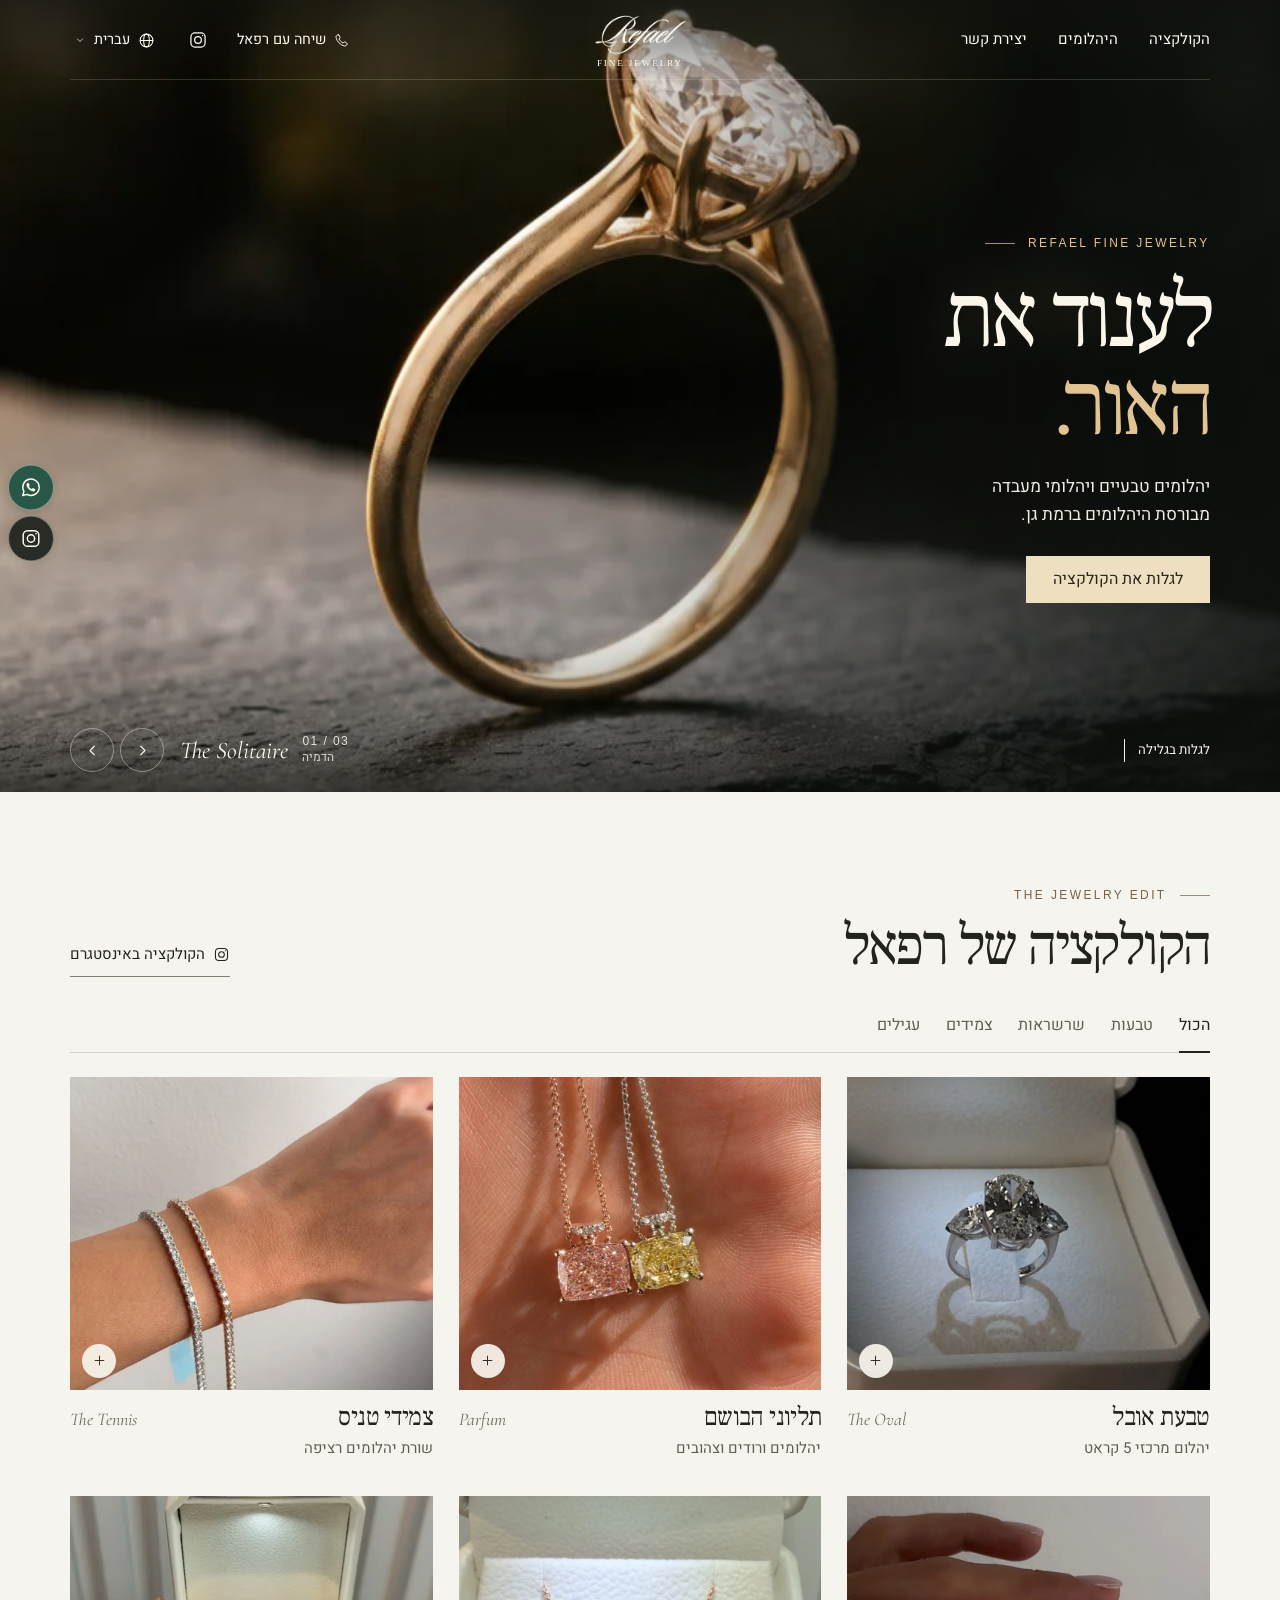
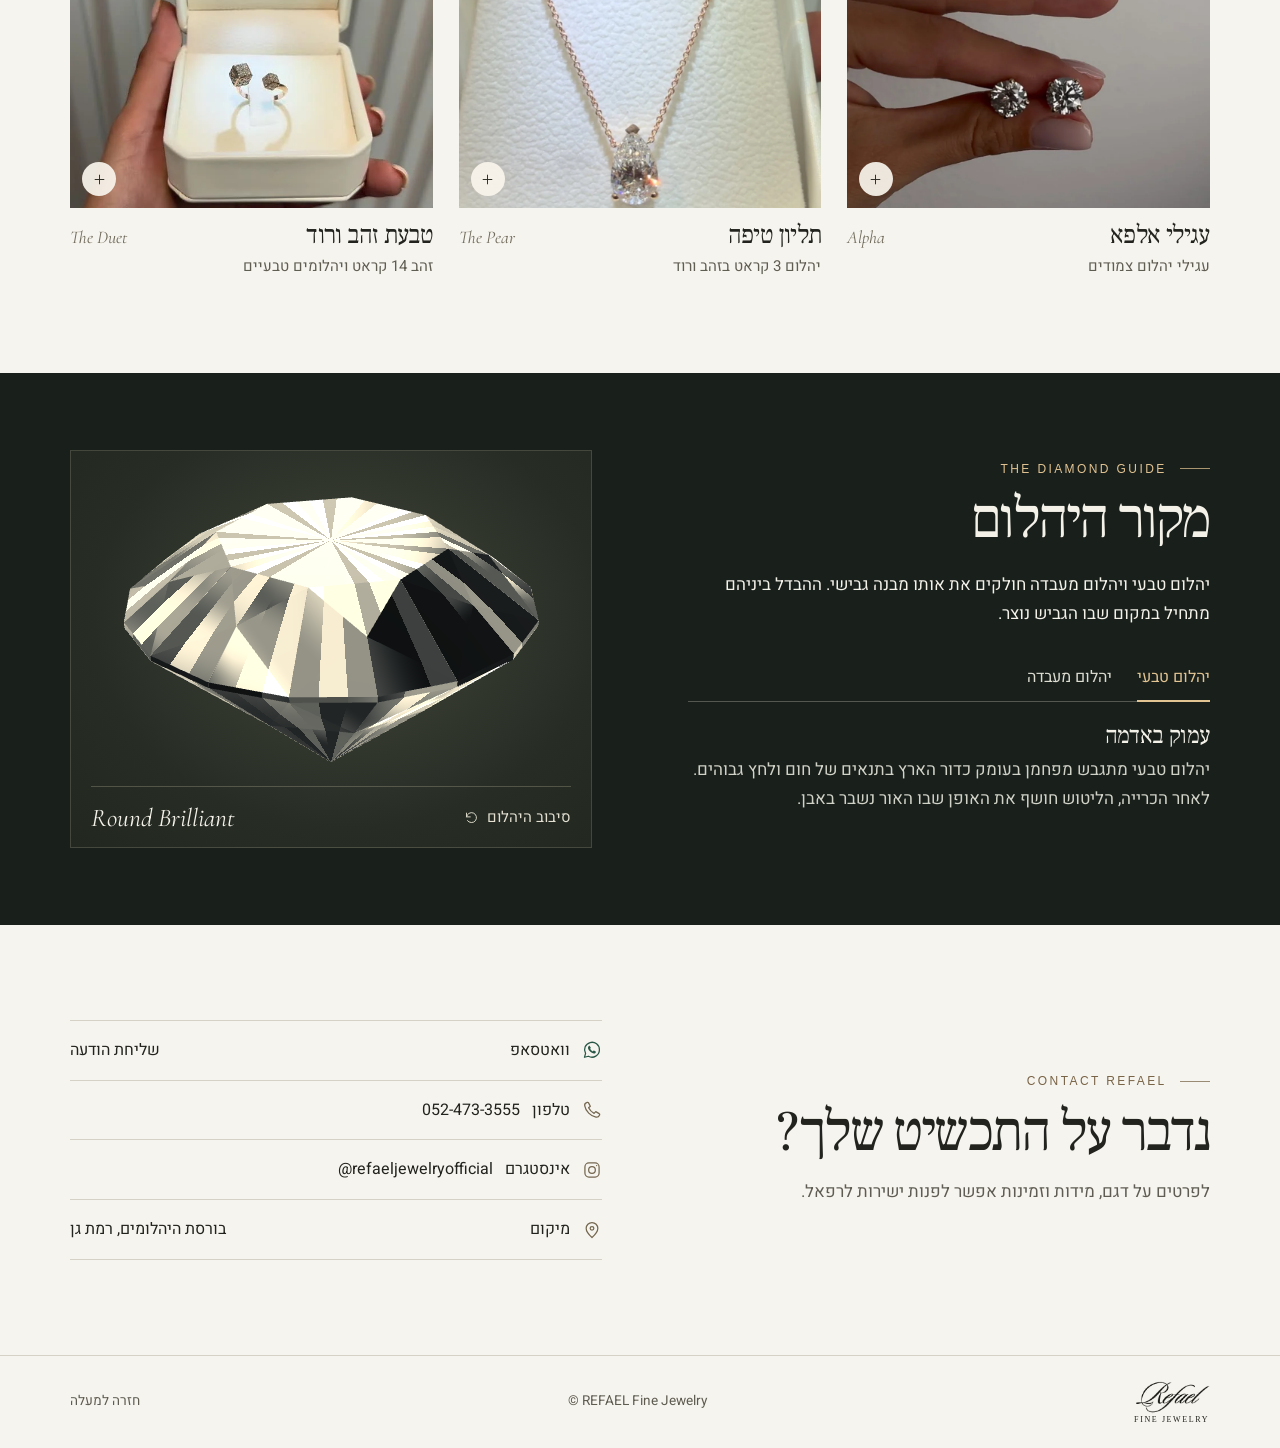
==== index.html @ 0792dc40 "Publish the multilingual REFAEL Fine Jewelry site" ====
<!doctype html>
<html lang="he" dir="rtl"><head><meta charset="utf-8"><meta name="viewport" content="width=device-width, initial-scale=1, viewport-fit=cover">
<title>REFAEL | תכשיטי יהלומים בבורסת היהלומים ברמת גן</title>
<meta name="description" content="גלו את תכשיטי REFAEL. טבעות, תליונים, עגילים וצמידים עם יהלומים טבעיים ויהלומי מעבדה. בורסת היהלומים ברמת גן.">
<meta name="theme-color" content="#f8f6f0"><meta property="og:type" content="website"><meta property="og:locale" content="he_IL"><meta property="og:title" content="REFAEL Fine Jewelry"><meta property="og:description" content="תכשיטי יהלומים בבורסת היהלומים ברמת גן"><meta property="og:image" content="https://ic3cr1pt.github.io/refael-fine-jewelry/assets/share.jpg">
<link rel="icon" href="assets/favicon.svg" type="image/svg+xml"><link rel="stylesheet" href="style.css"><link rel="preload" as="font" type="font/woff2" href="assets/type/frank.woff2" crossorigin>
<script defer src="site.js"></script><script defer src="diamond.js"></script><link rel="alternate" hreflang="he" href="https://ic3cr1pt.github.io/refael-fine-jewelry/"><link rel="alternate" hreflang="en" href="https://ic3cr1pt.github.io/refael-fine-jewelry/en.html"><link rel="alternate" hreflang="ru" href="https://ic3cr1pt.github.io/refael-fine-jewelry/ru.html"><link rel="canonical" href="https://ic3cr1pt.github.io/refael-fine-jewelry/"></head>
<body>
<svg xmlns="http://www.w3.org/2000/svg" class="symbols" aria-hidden="true"><symbol id="i-instagram" viewBox="0 0 24 24"><rect x="3.5" y="3.5" width="17" height="17" rx="4.8"/><circle cx="12" cy="12" r="4"/><circle cx="17.5" cy="6.7" r=".85" fill="currentColor" stroke="none"/></symbol><symbol id="i-whatsapp" viewBox="0 0 24 24"><path d="M20.9 11.7a8.9 8.9 0 0 1-13.2 7.8l-4.7 1.2 1.3-4.6a8.9 8.9 0 1 1 16.6-4.4Z"/><path d="M8.2 7.2c.4-.4.8-.4 1.1-.1l1.1 2c.2.3.2.5-.1.8l-.6.7c.7 1.4 1.8 2.5 3.2 3.1l.8-.9c.2-.2.4-.3.7-.1l2 1c.3.2.4.5.2.9-.4 1.2-1.3 1.8-2.5 1.6-3.1-.6-6.3-3.6-6.9-6.4-.2-1 .2-1.9 1-2.6Z" fill="currentColor" stroke="none"/></symbol><symbol id="i-phone" viewBox="0 0 24 24"><path d="M7.7 3.2 10 7.5 7.9 9.4c1.5 3 3.5 5 6.6 6.7l2-2.1 4.1 2.3c.6.3.8 1 .5 1.7-.8 1.9-2.3 3-4.4 2.6C10.4 19.5 4.4 13.4 3.3 7c-.4-1.8.8-3.5 2.9-4.1.7-.2 1.2-.1 1.5.3Z"/></symbol><symbol id="i-menu" viewBox="0 0 24 24"><path d="M3 8h18M3 16h18"/></symbol><symbol id="i-close" viewBox="0 0 24 24"><path d="m6 6 12 12M18 6 6 18"/></symbol><symbol id="i-prev" viewBox="0 0 24 24"><path d="m14.5 6-6 6 6 6"/></symbol><symbol id="i-next" viewBox="0 0 24 24"><path d="m9.5 6 6 6-6 6"/></symbol><symbol id="i-plus" viewBox="0 0 24 24"><path d="M12 5v14M5 12h14"/></symbol><symbol id="i-pin" viewBox="0 0 24 24"><path d="M19 10c0 5-7 11-7 11S5 15 5 10a7 7 0 1 1 14 0Z"/><circle cx="12" cy="10" r="2.2"/></symbol><symbol id="i-rotate" viewBox="0 0 24 24"><path d="M4 11a8 8 0 1 1 1.5 6M4 5v6h6"/></symbol><symbol id="i-diamond" viewBox="0 0 24 24"><path d="M2 8.5 6 4h12l4 4.5L12 21 2 8.5ZM2 8.5h20M8.5 8.5 12 21l3.5-12.5L12 4l-3.5 4.5Z"/></symbol><symbol id="i-chevron" viewBox="0 0 24 24"><path d="m7 10 5 5 5-5"/></symbol></svg>
<a class="skip" href="#main">דילוג לתוכן</a>
<header class="site-header"><div class="header-inner">
 <button class="mobile-menu icon-btn" aria-label="פתיחת תפריט" aria-controls="primary-nav" aria-expanded="false" hidden><svg class="icon" aria-hidden="true" focusable="false"><use href="#i-menu"></use></svg></button>
 <nav id="primary-nav" class="main-nav" aria-label="ניווט ראשי"><a href="#collection">הקולקציה</a><a href="#diamonds">היהלומים</a><a href="#contact">יצירת קשר</a></nav>
 <a class="home" href="#home" aria-label="רפאל, לדף הבית"><span class="logo"><img src="assets/refael-signature.png" alt="Refael" width="112" height="52"><span lang="en" dir="ltr">FINE JEWELRY</span></span></a>
 <div class="nav-contact"><a class="phone-link" href="tel:+972524733555"><svg class="icon" aria-hidden="true" focusable="false"><use href="#i-phone"></use></svg><span>שיחה עם רפאל</span></a><a class="ig-link icon-btn" href="https://www.instagram.com/refaeljewelryofficial/" target="_blank" rel="noopener noreferrer" aria-label="רפאל באינסטגרם"><svg class="icon" aria-hidden="true" focusable="false"><use href="#i-instagram"></use></svg></a><details class="lang"><summary aria-label="בחירת שפה · עברית"><svg class="icon" aria-hidden="true" viewBox="0 0 24 24"><circle cx="12" cy="12" r="9"/><ellipse cx="12" cy="12" rx="4" ry="9"/><path d="M3 12h18"/></svg><span>עברית</span><svg class="icon down" aria-hidden="true" focusable="false"><use href="#i-chevron"></use></svg></summary><div class="lang-menu"><a href="index.html" lang="he" hreflang="he" aria-current="page">עברית <span aria-hidden="true">✓</span></a><a href="en.html" lang="en" hreflang="en">English</a><a href="ru.html" lang="ru" hreflang="ru">Русский</a></div></details></div>
</div></header>
<main id="main">
<section class="hero" id="home" aria-labelledby="hero-title">
 <div class="hero-pictures" aria-hidden="true"><picture class="hero-image active" data-slide="0"><source media="(max-width:680px)" srcset="assets/ring-mobile.webp"><img src="assets/ring.webp" fetchpriority="high" alt="" width="1840" height="1035"></picture></div>
 <div class="hero-wash"></div>
 <div class="hero-inner"><div class="hero-copy">
 <p class="kicker light" dir="ltr" lang="en"><span></span> REFAEL FINE JEWELRY</p>
 <h1 id="hero-title">לענוד את <em>האור.</em></h1>
 <p class="hero-desc">יהלומים טבעיים ויהלומי מעבדה<br>מבורסת היהלומים ברמת גן.</p>
 <a class="hero-cta" href="#collection">לגלות את הקולקציה</a>
 </div></div>
 <div class="hero-base"><div class="scene-controls" dir="ltr" role="group" aria-label="תמונות אווירה"><div class="scene-buttons" hidden><button class="scene-prev icon-btn" aria-label="לתמונה הקודמת"><svg class="icon" aria-hidden="true" focusable="false"><use href="#i-prev"></use></svg></button><button class="scene-next icon-btn" aria-label="לתמונה הבאה"><svg class="icon" aria-hidden="true" focusable="false"><use href="#i-next"></use></svg></button></div>
 <div aria-live="polite" aria-atomic="true" class="scene-label"><span class="scene-name" lang="en">The Solitaire</span><span class="scene-count">01 / 03<small>הדמיה</small></span></div></div>
 <a href="#collection" class="hero-scroll"><span>לגלות בגלילה</span><i></i></a></div>
</section>
<section class="collection section-pad" id="collection" aria-labelledby="collection-title"><div class="wrap">
 <div class="section-intro"><div><p class="kicker" dir="ltr" lang="en">THE JEWELRY EDIT<span></span></p><h2 id="collection-title">הקולקציה של רפאל</h2></div>
 <a class="text-link" href="https://www.instagram.com/refaeljewelryofficial/" target="_blank" rel="noopener noreferrer"><svg class="icon" aria-hidden="true" focusable="false"><use href="#i-instagram"></use></svg>הקולקציה באינסטגרם</a></div>
 <div class="filters" role="group" aria-label="סינון לפי סוג תכשיט" hidden><button aria-pressed="true" data-filter="הכול">הכול</button><button aria-pressed="false" data-filter="טבעות">טבעות</button><button aria-pressed="false" data-filter="שרשראות">שרשראות</button><button aria-pressed="false" data-filter="צמידים">צמידים</button><button aria-pressed="false" data-filter="עגילים">עגילים</button></div><p id="filter-status" class="sr-only" aria-live="polite"></p>
 <div class="pieces"><article class="piece" data-category="טבעות" data-description="יהלום בחיתוך אובל במשקל 5 קראט, ולצדדיו שני יהלומים בחיתוך טיפה במשקל כולל של קראט אחד.">
  <a class="piece-open" href="https://www.instagram.com/reel/DfvFI4Bxrm-/" target="_blank" rel="noopener noreferrer" aria-label="פרטים על טבעת אובל">
   <div class="piece-photo"><img src="assets/editorial/oval-ring.webp" alt="טבעת יהלום אובל ושתי אבני צד בקופסת תכשיטים" width="960" height="960" loading="lazy"><span class="enlarge"><svg class="icon" aria-hidden="true" focusable="false"><use href="#i-plus"></use></svg></span></div>
   <div class="piece-line"><h3>טבעת אובל</h3><span class="piece-latin" lang="en" dir="ltr">The Oval</span></div><p class="piece-sub">יהלום מרכזי 5 קראט</p>
  </a></article><article class="piece" data-category="שרשראות" data-description="שני תליונים בצורת בקבוק בושם. בכל אחד יהלום בחיתוך כרית במשקל 3 קראט, בגוון Fancy Pink או Fancy Yellow, עם תעודת IGI.">
  <a class="piece-open" href="https://www.instagram.com/p/DfzTpkukRz6/" target="_blank" rel="noopener noreferrer" aria-label="פרטים על תליוני הבושם">
   <div class="piece-photo"><img src="assets/editorial/perfume-pendants.webp" alt="זוג תליוני יהלומים בצורת בקבוק בושם, בוורוד ובצהוב" width="960" height="960" loading="lazy"><span class="enlarge"><svg class="icon" aria-hidden="true" focusable="false"><use href="#i-plus"></use></svg></span></div>
   <div class="piece-line"><h3>תליוני הבושם</h3><span class="piece-latin" lang="en" dir="ltr">Parfum</span></div><p class="piece-sub">יהלומים ורודים וצהובים</p>
  </a></article><article class="piece" data-category="צמידים" data-description="שני צמידי טניס זה לצד זה על פרק היד. שורת היהלומים הרציפה מאפשרת לראות את ההבדל בין שני העוביים.">
  <a class="piece-open" href="https://www.instagram.com/reel/DeyWcpuMUyS/" target="_blank" rel="noopener noreferrer" aria-label="פרטים על צמידי טניס">
   <div class="piece-photo"><img src="assets/editorial/tennis-bracelets.webp" alt="שני צמידי טניס משובצים ביהלומים על פרק היד" width="960" height="960" loading="lazy"><span class="enlarge"><svg class="icon" aria-hidden="true" focusable="false"><use href="#i-plus"></use></svg></span></div>
   <div class="piece-line"><h3>צמידי טניס</h3><span class="piece-latin" lang="en" dir="ltr">The Tennis</span></div><p class="piece-sub">שורת יהלומים רציפה</p>
  </a></article><article class="piece" data-category="עגילים" data-description="זוג עגילי היהלום מדגם Alpha של רפאל, עם הסוגר הייחודי של הדגם.">
  <a class="piece-open" href="https://www.instagram.com/reel/DeyVAXkMa7I/" target="_blank" rel="noopener noreferrer" aria-label="פרטים על עגילי אלפא">
   <div class="piece-photo"><img src="assets/editorial/alpha-earrings.webp" alt="זוג עגילי יהלומים עגולים המוחזקים בין האצבעות" width="960" height="960" loading="lazy"><span class="enlarge"><svg class="icon" aria-hidden="true" focusable="false"><use href="#i-plus"></use></svg></span></div>
   <div class="piece-line"><h3>עגילי אלפא</h3><span class="piece-latin" lang="en" dir="ltr">Alpha</span></div><p class="piece-sub">עגילי יהלום צמודים</p>
  </a></article><article class="piece" data-category="שרשראות" data-description="יהלום יחיד בחיתוך טיפה במשקל 3 קראט תלוי על שרשרת זהב ורוד.">
  <a class="piece-open" href="https://www.instagram.com/reel/DfUi5wKRrn6/" target="_blank" rel="noopener noreferrer" aria-label="פרטים על תליון טיפה">
   <div class="piece-photo"><img src="assets/editorial/pear-pendant.webp" alt="שרשרת זהב ורוד עם תליון יהלום בחיתוך טיפה" width="960" height="960" loading="lazy"><span class="enlarge"><svg class="icon" aria-hidden="true" focusable="false"><use href="#i-plus"></use></svg></span></div>
   <div class="piece-line"><h3>תליון טיפה</h3><span class="piece-latin" lang="en" dir="ltr">The Pear</span></div><p class="piece-sub">יהלום 3 קראט בזהב ורוד</p>
  </a></article><article class="piece" data-category="טבעות" data-description="טבעת פתוחה מזהב ורוד 14 קראט, עם שני יהלומים טבעיים הניצבים זה מול זה.">
  <a class="piece-open" href="https://www.instagram.com/reel/DcdBX_GtRB9/" target="_blank" rel="noopener noreferrer" aria-label="פרטים על טבעת זהב ורוד">
   <div class="piece-photo"><img src="assets/editorial/rose-gold-ring.webp" alt="טבעת זהב ורוד פתוחה עם יהלומים בקופסה בהירה" width="960" height="960" loading="lazy"><span class="enlarge"><svg class="icon" aria-hidden="true" focusable="false"><use href="#i-plus"></use></svg></span></div>
   <div class="piece-line"><h3>טבעת זהב ורוד</h3><span class="piece-latin" lang="en" dir="ltr">The Duet</span></div><p class="piece-sub">זהב 14 קראט ויהלומים טבעיים</p>
  </a></article></div>
</div></section>
<section class="diamond-section" id="diamonds" aria-labelledby="diamond-title"><div class="wrap diamond-grid">
 <div class="diamond-copy"><p class="kicker light" dir="ltr" lang="en">THE DIAMOND GUIDE<span></span></p><h2 id="diamond-title">מקור היהלום</h2>
 <p class="diamond-lead">יהלום טבעי ויהלום מעבדה חולקים את אותו מבנה גבישי. ההבדל ביניהם מתחיל במקום שבו הגביש נוצר.</p>
 <div class="diamond-tabs" role="group" aria-label="בחירת מקור היהלום" hidden><button aria-pressed="true" aria-controls="natural" data-origin="natural">יהלום טבעי</button><button aria-pressed="false" aria-controls="lab" data-origin="lab">יהלום מעבדה</button></div>
 <div class="origin-info" aria-live="polite"><div id="natural"><h3>עמוק באדמה</h3><p>יהלום טבעי מתגבש מפחמן בעומק כדור הארץ בתנאים של חום ולחץ גבוהים. לאחר הכרייה, הליטוש חושף את האופן שבו האור נשבר באבן.</p></div>
 <div id="lab"><h3>בסביבה מבוקרת</h3><p>יהלום מעבדה גדל מגביש זעיר בתנאים מבוקרים. גם אותו חותכים ומלטשים, ואיכות החיתוך משפיעה על האור שחוזר לעין.</p></div></div>
 </div><figure class="diamond-stage" aria-label="הדמיית יהלום בחיתוך עגול"><div class="gem-frame"><div class="gem-fallback"><svg class="icon" aria-hidden="true" focusable="false"><use href="#i-diamond"></use></svg></div><canvas id="gem" aria-hidden="true"></canvas></div>
 <figcaption><span lang="en" dir="ltr">Round Brilliant</span><button id="turn-gem" hidden><svg class="icon" aria-hidden="true" focusable="false"><use href="#i-rotate"></use></svg>סיבוב היהלום</button></figcaption></figure>
</div></section>
<section class="contact section-pad" id="contact" aria-labelledby="contact-title"><div class="wrap contact-grid"><div><p class="kicker" dir="ltr" lang="en">CONTACT REFAEL<span></span></p><h2 id="contact-title">נדבר על התכשיט שלך?</h2><p>לפרטים על דגם, מידות וזמינות אפשר לפנות ישירות לרפאל.</p></div><div class="contact-list">
 <a class="contact-whatsapp" href="https://wa.me/972524733555?text=%D7%94%D7%99%D7%99%20%D7%A8%D7%A4%D7%90%D7%9C%2C%20%D7%90%D7%A9%D7%9E%D7%97%20%D7%9C%D7%A4%D7%A8%D7%98%D7%99%D7%9D%20%D7%A2%D7%9C%20%D7%94%D7%AA%D7%9B%D7%A9%D7%99%D7%98%D7%99%D7%9D%20%D7%A9%D7%9C%D7%9B%D7%9D." target="_blank" rel="noopener noreferrer"><svg class="icon" aria-hidden="true" focusable="false"><use href="#i-whatsapp"></use></svg><span>וואטסאפ</span><b>שליחת הודעה</b></a>
 <a href="tel:+972524733555"><svg class="icon" aria-hidden="true" focusable="false"><use href="#i-phone"></use></svg><span>טלפון</span><b dir="ltr">052-473-3555</b></a>
 <a href="https://www.instagram.com/refaeljewelryofficial/" target="_blank" rel="noopener noreferrer"><svg class="icon" aria-hidden="true" focusable="false"><use href="#i-instagram"></use></svg><span>אינסטגרם</span><b dir="ltr">@refaeljewelryofficial</b></a>
 <div><svg class="icon" aria-hidden="true" focusable="false"><use href="#i-pin"></use></svg><span>מיקום</span><b>בורסת היהלומים, רמת גן</b></div>
 </div></div></section>
</main><footer><div class="wrap footer-inner"><a href="#home" aria-label="חזרה לראש העמוד"><span class="logo"><img src="assets/refael-signature.png" alt="Refael" width="112" height="52"><span lang="en" dir="ltr">FINE JEWELRY</span></span></a><span lang="en" dir="ltr">© REFAEL Fine Jewelry</span><a class="back-top" href="#home">חזרה למעלה</a></div></footer>
<nav class="social-dock" aria-label="יצירת קשר מהירה"><a class="dock-wa" href="https://wa.me/972524733555?text=%D7%94%D7%99%D7%99%20%D7%A8%D7%A4%D7%90%D7%9C%2C%20%D7%90%D7%A9%D7%9E%D7%97%20%D7%9C%D7%A4%D7%A8%D7%98%D7%99%D7%9D%20%D7%A2%D7%9C%20%D7%94%D7%AA%D7%9B%D7%A9%D7%99%D7%98%D7%99%D7%9D%20%D7%A9%D7%9C%D7%9B%D7%9D." target="_blank" rel="noopener noreferrer" aria-label="רפאל בוואטסאפ" title="רפאל בוואטסאפ"><svg class="icon" aria-hidden="true" focusable="false"><use href="#i-whatsapp"></use></svg><span>וואטסאפ</span></a><a class="dock-ig" href="https://www.instagram.com/refaeljewelryofficial/" target="_blank" rel="noopener noreferrer" aria-label="רפאל באינסטגרם" title="רפאל באינסטגרם"><svg class="icon" aria-hidden="true" focusable="false"><use href="#i-instagram"></use></svg><span>Instagram</span></a></nav>
<dialog id="piece-dialog" aria-labelledby="detail-title"><button class="dialog-close icon-btn" aria-label="סגירת פרטי התכשיט"><svg class="icon" aria-hidden="true" focusable="false"><use href="#i-close"></use></svg></button>
<div class="dialog-inner"><div class="detail-photo"><img id="detail-image" alt="" width="720" height="720"></div><div class="detail-copy"><p class="kicker" id="detail-kicker" lang="en" dir="ltr"></p><h2 id="detail-title"></h2><p id="detail-description"></p><a class="button-dark detail-whatsapp" href="https://wa.me/972524733555?text=%D7%94%D7%99%D7%99%20%D7%A8%D7%A4%D7%90%D7%9C%2C%20%D7%90%D7%A9%D7%9E%D7%97%20%D7%9C%D7%A4%D7%A8%D7%98%D7%99%D7%9D%20%D7%A2%D7%9C%20%D7%94%D7%AA%D7%9B%D7%A9%D7%99%D7%98%D7%99%D7%9D%20%D7%A9%D7%9C%D7%9B%D7%9D." target="_blank" rel="noopener noreferrer"><svg class="icon" aria-hidden="true" focusable="false"><use href="#i-whatsapp"></use></svg>בירור על התכשיט בוואטסאפ</a><a class="detail-phone text-link" href="tel:+972524733555"><svg class="icon" aria-hidden="true" focusable="false"><use href="#i-phone"></use></svg>לשיחה על התכשיט</a><a class="text-link" id="detail-post" target="_blank" rel="noopener noreferrer"><svg class="icon" aria-hidden="true" focusable="false"><use href="#i-instagram"></use></svg>לפוסט המקורי</a></div></div></dialog>
</body></html>
---- style.css ----
@font-face{font-family:Heebo;src:url(assets/type/heebo.woff2) format('woff2');font-weight:400;font-display:swap}
@font-face{font-family:Frank;src:url(assets/type/frank.woff2) format('woff2');font-weight:400;font-display:swap}
@font-face{font-family:Cormorant;src:url(assets/type/cormorant.woff2) format('woff2');font-weight:400;font-style:italic;font-display:swap}
:root{--ink:#22231e;--paper:#f6f4ee;--line:#d5d1c6;--gold:#e2c392;--gutter:clamp(24px,5.5vw,108px);--head:80px;--sans:Heebo,Arial,sans-serif;--serif:Frank,Georgia,serif;--italic:Cormorant,Georgia,serif;scroll-behavior:smooth;scroll-padding-top:calc(var(--head) + 12px);color-scheme:light}
:lang(ru){--sans:Arial,sans-serif;--serif:Georgia,'Times New Roman',serif;--italic:Georgia,'Times New Roman',serif}
:lang(en){--serif:Georgia,'Times New Roman',serif}
*,*::before,*::after{box-sizing:border-box}
body{margin:0;color:var(--ink);background:var(--paper);font:1rem/1.55 var(--sans);text-rendering:optimizeLegibility}
a{color:inherit;text-decoration:none}
button,summary,a{-webkit-tap-highlight-color:transparent;touch-action:manipulation}
button{font:inherit;color:inherit;cursor:pointer;background:transparent;border:0;padding:0}
button:focus-visible,a:focus-visible,summary:focus-visible{outline:3px solid #b68a40;outline-offset:4px}
[hidden]{display:none!important}
img{max-width:100%;display:block}
h1,h2,h3,p,figure{margin:0}
.symbols{position:absolute;width:0;height:0;overflow:hidden}
.icon{width:20px;height:20px;stroke:currentColor;stroke-width:1.5;fill:none;stroke-linecap:round;stroke-linejoin:round;flex:none}
.icon-btn{display:inline-flex;align-items:center;justify-content:center;width:44px;height:44px}
.wrap,.header-inner,.hero-inner,.hero-base{max-width:1700px;width:100%;margin-inline:auto;padding-inline:var(--gutter)}
.skip,.sr-only{position:absolute;clip-path:inset(50%);width:1px;height:1px;overflow:hidden;white-space:nowrap}
.skip:focus{position:fixed;z-index:30;top:10px;inset-inline-start:10px;clip-path:none;background:white;color:#222;width:auto;height:auto;padding:10px 16px}
.site-header{position:fixed;z-index:8;inset:0 0 auto;color:#fffaf0;background:linear-gradient(180deg,#11120e90,transparent);transition:color .25s,background .25s}
.header-inner{height:var(--head);display:grid;grid-template-columns:1fr auto 1fr;align-items:center;position:relative}
.header-inner::after{content:'';position:absolute;bottom:0;inset-inline:var(--gutter);border-bottom:1px solid #f4efd02d;pointer-events:none}
.site-header.solid,.site-header.menu-open{background:var(--paper);color:var(--ink);box-shadow:0 1px 0 #28282020}
.site-header.solid .header-inner::after,.site-header.menu-open .header-inner::after{display:none}
.main-nav,.nav-contact{display:flex;align-items:center;gap:clamp(16px,2.4vw,38px)}
.main-nav{font-size:.94rem}
.main-nav a{position:relative;padding:10px 0}
.main-nav a:after{content:'';position:absolute;inset: auto 0 6px;height:1px;background:currentColor;transform:scaleX(0);transition:transform .2s}
.main-nav a:hover:after,.main-nav a:focus-visible:after{transform:scaleX(1)}
.home{justify-self:center;grid-column:2;grid-row:1}
.logo{display:flex;align-items:center;flex-flow:column;gap:2px;direction:ltr}
.logo img{width:94px;height:auto}
.site-header:not(.solid):not(.menu-open) .logo img{filter:brightness(0) invert(96%) sepia(12%)}
.logo span{font: .575rem/1.1 Georgia,serif;letter-spacing:.2em}
.nav-contact{justify-self:end;gap:17px;grid-column:3;grid-row:1}
.phone-link,.lang summary{display:inline-flex;align-items:center;justify-content:center;gap:8px;min-height:44px;font-size:.9rem}
.phone-link .icon{width:15px;height:15px}
.lang{position:relative}
.lang summary{list-style:none;cursor:pointer;padding-inline:4px}
.lang summary::-webkit-details-marker{display:none}
.lang summary .icon{width:17px;height:17px}
.lang summary .down{width:12px;height:12px}
.lang-menu{position:absolute;inset-inline-end:0;top:100%;min-width:155px;padding:6px;background:var(--paper);border:1px solid var(--line);color:var(--ink);box-shadow:0 12px 28px #10110d28}
.lang-menu a{display:flex;align-items:center;justify-content:space-between;gap:20px;padding:10px 12px;font-family:Heebo,Arial,sans-serif}
.lang-menu a:hover,.lang-menu a[aria-current=page]{background:#e9e5d9}
.mobile-menu{display:none}
.hero{isolation:isolate;position:relative;background:#141611;color:#fbf6ea;height:clamp(665px,88svh,920px);min-height:calc(var(--head) + 510px);overflow:hidden}
.hero-pictures,.hero-image,.hero-wash{inset:0;position:absolute;pointer-events:none}
.hero-pictures{z-index:-3;transform:translate3d(var(--pan-x,0),var(--pan-y,0),0) scale(1.025);will-change:transform}
.hero-image{display:block;opacity:0;transition:opacity .7s}
.hero-image.active{opacity:1}
.hero-image img{width:100%;height:100%;object-fit:cover;object-position:50% 51%}
.hero-wash{z-index:-1;background:linear-gradient(270deg,#0d100dd9 0%,#10120f75 29%,transparent 55%),linear-gradient(0deg,#080a06ad,transparent 21%)}
.hero-inner{height:100%;display:flex;align-items:center;justify-content:flex-end;direction:ltr;padding-top:var(--head);padding-bottom:34px}
.hero-copy{width:43%;text-align:right;direction:rtl}
html[dir=ltr] .hero-copy{direction:ltr;text-align:left;padding-left:3vw}
.kicker{display:flex;align-items:center;gap:13px;width:max-content;max-width:100%;font:500 .75rem/1.4 Arial,sans-serif;color:#786346;letter-spacing:.20em;text-transform:uppercase}
[dir=rtl] .kicker{margin-left:auto}
.kicker span{background:currentColor;height:1px;width:30px;opacity:.72}
.kicker.light{color:var(--gold)}
.hero h1{font:400 clamp(5.1rem,7.15vw,8.2rem)/.96 var(--serif);letter-spacing:-.055em;margin:23px 0 23px}
.hero h1 em{display:block;font:inherit;color:var(--gold)}
html[dir=ltr] .hero h1 em{font-family:var(--italic);font-style:italic}
html[lang=ru] .hero h1{font-size:clamp(3.5rem,5.55vw,6.8rem)}
.hero-desc{font-size:clamp(1rem,1.35vw,1.2rem);line-height:1.6;color:#f0ece3}
.hero-cta,.button-dark{display:inline-flex;justify-content:center;align-items:center;gap:9px;min-height:47px;padding:10px 27px;background:#efdfc1;color:#29251d;font-size:1rem;transition:background .2s}
.hero-cta{margin-top:28px}
.hero-cta:hover{background:#fff1d8}
.hero-base{position:absolute;bottom:20px;inset-inline:0;display:flex;align-items:center;justify-content:space-between;direction:ltr}
.scene-controls,.scene-buttons,.scene-label,.hero-scroll{display:flex;align-items:center}
.scene-controls{gap:16px}
.scene-buttons{gap:6px}
.scene-buttons button{width:44px;height:44px;border:1px solid #ebe7d970;border-radius:50%;transition:background .2s}
.scene-buttons button:hover{background:#f1eee62b}
.scene-buttons .icon{width:17px;height:17px}
.scene-label{gap:14px}
.scene-name{font:italic 1.5rem var(--italic)}
.scene-count{font:.75rem Arial,sans-serif;letter-spacing:.12em;color:#e7e3d9}
.hero-scroll{gap:13px;font-size:.83rem;direction:rtl;color:#f7f3ea}
.hero-scroll i{display:block;width:1px;height:23px;background:currentColor}
.section-pad{padding-block:clamp(62px,7.4vw,120px)}
.section-intro{display:flex;align-items:flex-end;justify-content:space-between;gap:24px}
h2{font:400 clamp(2.55rem,4.45vw,5rem)/1.1 var(--serif);letter-spacing:-.045em}
.section-intro h2,.diamond-copy h2,.contact h2{margin-top:11px}
.text-link{display:inline-flex;align-items:center;gap:8px;font-size:.94rem;min-height:44px;border-bottom:1px solid #817d70}
.text-link .icon{width:17px;height:17px}
.filters{display:flex;gap:clamp(15px,2vw,32px);border-bottom:1px solid var(--line);margin:29px 0 24px}
.filters button,.diamond-tabs button{position:relative;font-size:1rem;min-height:46px}
.filters button{color:#635f54;padding-bottom:7px}
.filters button[aria-pressed=true]{color:var(--ink)}
.filters button[aria-pressed=true]:after,.diamond-tabs button[aria-pressed=true]:after{content:'';height:2px;position:absolute;inset:auto 0 -1px;background:currentColor}
.pieces{display:grid;grid-template-columns:repeat(3,minmax(0,1fr));column-gap:clamp(16px,2vw,35px);row-gap:36px}
.piece-open{display:block}
.piece-photo{position:relative;overflow:hidden;background:#dcd8d0;aspect-ratio:1.16}
.piece-photo img{width:100%;height:100%;object-fit:cover;transition:transform .65s cubic-bezier(.2,.6,.2,1)}
.piece-open:hover .piece-photo img{transform:scale(1.045)}
.enlarge{position:absolute;inset-inline-end:12px;bottom:12px;width:34px;height:34px;display:grid;place-items:center;border-radius:100%;background:#faf6edeb;color:#292820}
.enlarge .icon{width:15px;height:15px}
.piece-line{display:flex;align-items:baseline;justify-content:space-between;gap:12px;margin-top:13px}
.piece-line h3,.origin-info h3{font:400 clamp(1.45rem,2vw,2.2rem)/1.2 var(--serif);letter-spacing:-.025em}
.piece-latin{color:#706b5c;font:italic clamp(.99rem,1.4vw,1.3rem)/1.2 var(--italic);white-space:nowrap}
.piece-sub{font-size:.94rem;color:#605e53;margin-top:3px}
.diamond-section{background:#19201c;color:#f4f1e9;padding-block:clamp(54px,6vw,100px)}
.diamond-grid{display:grid;grid-template-columns:1fr 1fr;align-items:center;gap:clamp(30px,7.5vw,130px)}
.diamond-lead,.origin-info p,.contact p:not(.kicker),.detail-copy>p:not(.kicker){font-size:1.06rem;line-height:1.7}
.diamond-lead{margin-top:20px;max-width:520px}
.diamond-tabs{display:flex;gap:25px;border-bottom:1px solid #ece7d747;margin:26px 0 20px}
.diamond-tabs button{color:#dddcd1}
.diamond-tabs button[aria-pressed=true]{color:var(--gold)}
.origin-info{min-height:116px}
.origin-info h3{font-size:1.5rem}
.origin-info p{color:#d1d2c7;margin-top:6px;max-width:530px}
.diamond-stage{background:radial-gradient(ellipse at 53% 42%,#43463b,#272d25 65%,#222820);border:1px solid #a39e8942;position:relative}
.gem-frame{position:relative;aspect-ratio:1.55}
#gem,.gem-fallback{position:absolute;inset:0;width:100%;height:100%}
#gem{touch-action:pan-y;cursor:grab}
#gem:active{cursor:grabbing}
.gem-fallback{display:grid;place-items:center;color:#e5d2ae}
.gem-fallback .icon{width:43%;height:55%;stroke-width:.43}
.diamond-stage figcaption{display:flex;align-items:center;justify-content:space-between;border-top:1px solid #bbb4994d;margin:0 20px;padding:8px 0;direction:ltr;gap:10px}
.diamond-stage figcaption span{font:italic 1.6rem var(--italic)}
#turn-gem{display:flex;align-items:center;gap:8px;min-height:44px;color:#e3dfd1;font: .94rem var(--sans)}
#turn-gem .icon{width:15px;height:15px}
.contact-grid{display:grid;grid-template-columns:1fr 1fr;gap:clamp(30px,6vw,100px);align-items:center}
.contact h2{max-width:600px}.contact p:not(.kicker){margin-top:15px;color:#5e5c53;max-width:550px}
.contact-list{border-top:1px solid var(--line)}
.contact-list>a,.contact-list>div{display:flex;align-items:center;padding:17px 0;border-bottom:1px solid var(--line);gap:12px}
.contact-list a:hover b{text-decoration:underline;text-underline-offset:4px}
.contact-list b{font-weight:400;margin-inline-start:auto}
.contact-list .icon{color:#746750}
footer{border-top:1px solid var(--line);padding-block:23px}
.footer-inner{display:flex;align-items:center;justify-content:space-between;gap:16px}
.footer-inner>span,.back-top{font-size:.85rem;color:#5e5c51}
.footer-inner .logo img{width:76px}
.footer-inner .logo span{font-size:.5rem}
dialog{position:fixed;max-width:min(880px,calc(100vw - 40px));max-height:calc(100dvh - 48px);width:880px;padding:0;background:var(--paper);color:var(--ink);border:0;overflow:auto}
dialog::backdrop{background:#141711bc;backdrop-filter:blur(4px)}
.dialog-inner{display:grid;grid-template-columns:1fr 1fr}
.dialog-close{position:absolute;inset-inline-start:10px;top:10px;background:var(--paper);border-radius:50%;z-index:1}
.detail-photo{background:#d9d5cb}
.detail-photo img{width:100%;height:100%;min-height:370px;aspect-ratio:1;object-fit:cover}
.detail-copy{align-self:center;padding:28px clamp(22px,3vw,45px)}
.detail-copy h2{font-size:clamp(2.3rem,3.4vw,3.7rem);margin:9px 0 15px}
.detail-copy .button-dark{background:#282b24;color:#fff;margin:22px 0 6px}
.detail-copy .text-link{display:flex;width:max-content}
.detail-copy .button-dark .icon{width:16px;height:16px}
body.dialog-open{overflow:hidden}
@media(max-width:980px){
 :root{--gutter:clamp(22px,4.2vw,50px);--head:72px}
 .nav-contact{gap:10px}.main-nav{gap:16px}
 .phone-link span{display:none}.phone-link{width:38px}
 .ig-link{display:none}
 .hero-copy{width:45%}
 .piece-latin{display:none}
 .diamond-grid{gap:32px}
}
@media(max-width:760px){
 .pieces{grid-template-columns:repeat(2,minmax(0,1fr))}
 .contact-grid{grid-template-columns:1fr}
 .diamond-grid{gap:24px}
}
@media(max-width:680px){
 :root{--gutter:21px;--head:64px}
 .site-header{background:#15160ff2}
 .header-inner{padding-inline:14px}
 .header-inner::after{inset-inline:14px}
 .mobile-menu{display:flex;grid-column:1;grid-row:1;justify-self:start}
 .main-nav{display:none}
 .menu-open .main-nav{display:flex;position:absolute;top:100%;inset-inline:0;flex-direction:column;align-items:stretch;gap:0;padding:4px var(--gutter) 14px;background:var(--paper);color:var(--ink);border-bottom:1px solid var(--line);box-shadow:0 18px 26px #161a1420}
 .menu-open .main-nav a{padding:13px 0;border-bottom:1px solid var(--line)}
 .main-nav a:after{display:none}
 .logo img{width:77px}
 .logo span{font-size:.49rem}
 .nav-contact{gap:0}
 .phone-link{display:none}
 .lang summary{gap:5px;font-size:.87rem}
 .lang summary .icon{width:15px}
 .lang-menu{min-width:145px}
 .hero{height:clamp(675px,91svh,800px);min-height:unset}
 .hero-pictures{top:var(--head);bottom:32%;transform:none}
 .hero-image img{object-position:center 53%}
 .hero-wash{background:linear-gradient(to bottom,transparent 30%,#1416110d 38%,#141611a1 50%,#141611 67%)}
 .hero-inner{padding:0 var(--gutter) 82px;align-items:end;justify-content:center}
 .hero-copy,html[dir=ltr] .hero-copy{width:100%;max-width:490px;text-align:center;padding:0}
 .hero-copy .kicker{margin-inline:auto;gap:10px}
 .hero-copy .kicker span{width:22px}
 .hero h1,html[lang=ru] .hero h1{font-size:clamp(3.1rem,11vw,4.8rem);margin:14px 0;line-height:1.02}
 .hero h1 em{display:inline}
 .hero-desc{font-size:1.02rem;line-height:1.5}
 .hero-cta{min-height:45px;margin-top:18px}
 .hero-base{bottom:12px;padding-inline:var(--gutter)}
 .scene-buttons button{width:44px;height:44px}.scene-controls{gap:8px}.scene-buttons{gap:4px}
 .scene-label{gap:7px}
 .scene-name{font-size:1.17rem}
 .scene-count{font-size:.72rem}
 .hero-scroll span{display:none}
 .hero-scroll{width:44px;min-height:44px;justify-content:center}
 .section-pad{padding-block:53px}
 .section-intro{align-items:start;flex-direction:column;gap:5px}
 .section-intro .text-link{min-height:36px}
 .kicker{font-size:.73rem}
 h2{font-size:clamp(2.35rem,8.7vw,3.5rem)}
 .filters{gap:0;justify-content:space-between;flex-wrap:wrap;column-gap:8px;margin:15px 0 19px}
 .filters button{font-size:.94rem}
 .pieces{gap:22px 12px}
 .piece-photo{aspect-ratio:.81}
 .piece-line{margin-top:8px}
 .piece-line h3{font-size:1.32rem;overflow-wrap:break-word}
 .piece-sub{font-size:.89rem;line-height:1.45}
 .enlarge{width:28px;height:28px;inset-inline-end:6px;bottom:6px}
 .diamond-grid{grid-template-columns:1fr;gap:20px}
 .diamond-section{padding-block:51px}
 .diamond-lead,.origin-info p,.contact p:not(.kicker){font-size:1rem}
 .origin-info{min-height:unset}
 .diamond-tabs{margin:19px 0 16px}
 .diamond-stage figcaption span{font-size:1.35rem}
 .contact-list>a,.contact-list>div{gap:8px;font-size:.95rem}
 .contact-list b{text-align:end}
 .footer-inner{flex-wrap:wrap;gap:14px}
 dialog{max-width:calc(100vw - 26px);max-height:calc(100dvh - 26px);overscroll-behavior:contain}
 .dialog-inner{grid-template-columns:1fr}
 .detail-photo img{min-height:0;height:clamp(150px,34dvh,290px);aspect-ratio:auto}
 .detail-copy{padding:19px 23px 24px}
 .detail-copy h2{font-size:2.3rem;margin:5px 0 8px}
 .detail-copy>p:not(.kicker){font-size:1rem}
 .detail-copy .button-dark{margin-top:15px}
}
@media(max-width:365px){:root{--gutter:15px}.hero-scroll{display:none}.contact-list>a,.contact-list>div{font-size:.88rem}.footer-inner .back-top{width:100%}}
@media(max-height:550px) and (orientation:landscape){.hero{min-height:570px}.hero h1{font-size:4.3rem}dialog{max-height:92dvh}.detail-photo img{min-height:230px}}
@media(prefers-reduced-motion:reduce){*,*::before,*::after{scroll-behavior:auto!important;transition-duration:0s!important;animation-duration:0s!important}.hero-pictures{transform:none}}
.scene-count{display:flex;flex-direction:column;line-height:1.3}
.scene-count small{font:normal .75rem/1.3 var(--sans);letter-spacing:0;color:#ddd8ca}
.scene-name:lang(ru){font-size:1.05rem}
@media(max-width:680px){.scene-count small{font-size:.72rem}}
@media(max-width:350px){.scene-name:lang(ru){font-size:.93rem}}

/* Social shortcuts sit in the outer margin on wide screens. */
.social-dock{position:fixed;z-index:6;left:8px;top:57%;transform:translateY(-50%);display:flex;flex-direction:column;align-items:flex-start;gap:5px;direction:ltr}
.social-dock a{position:relative;width:46px;height:46px;display:grid;place-items:center;border-radius:50%;color:#fffaf0;box-shadow:0 2px 9px #10181026;border:1px solid #f4f0df70}
.social-dock .icon{width:22px;height:22px;stroke-width:1.6}
.dock-wa{background:#285747}
.dock-ig{background:#292c26}
.social-dock a span{position:absolute;left:calc(100% + 6px);visibility:hidden;pointer-events:none;background:#252a24;color:#fff;padding:4px 9px;white-space:nowrap;font: .85rem/1.5 var(--sans)}
.social-dock a:focus-visible span{visibility:visible}
@media(hover:hover){.social-dock a:hover span{visibility:visible}.social-dock a:hover{filter:brightness(1.14)}}
.contact-whatsapp .icon{color:#285747}
.detail-copy .detail-whatsapp{background:#285747;font-size:.97rem;text-align:center}
.detail-copy .detail-whatsapp:hover{background:#1d4134}
.detail-copy .detail-phone{border:0;padding-top:4px}
body.dialog-open .social-dock,body:has(.menu-open) .social-dock{visibility:hidden}
@media(max-width:1150px){
 .social-dock{top:auto;left:max(9px,env(safe-area-inset-left));bottom:max(9px,env(safe-area-inset-bottom));transform:none;flex-direction:row;gap:0;padding:2px;background:#f6f4ee;border:1px solid #cfcabe;border-radius:30px;box-shadow:0 2px 12px #171b1430}
 .social-dock a{width:44px;height:44px;border:0;box-shadow:none;border-radius:24px}
 .social-dock .dock-ig{background:transparent;color:#302f28}
 .social-dock a span{left:0;bottom:calc(100% + 8px)}
 footer{padding-bottom:calc(68px + env(safe-area-inset-bottom))}
}
@media(max-width:680px){
 .social-dock{bottom:calc(7px + env(safe-area-inset-bottom))}
 /* The dock occupies the left corner. Keep the photograph controls on the opposite side. */
 .hero-base{flex-direction:row-reverse}
 .hero-scroll{display:none}
 .scene-controls{flex-direction:row-reverse}
 .scene-label{flex-direction:row-reverse}
}
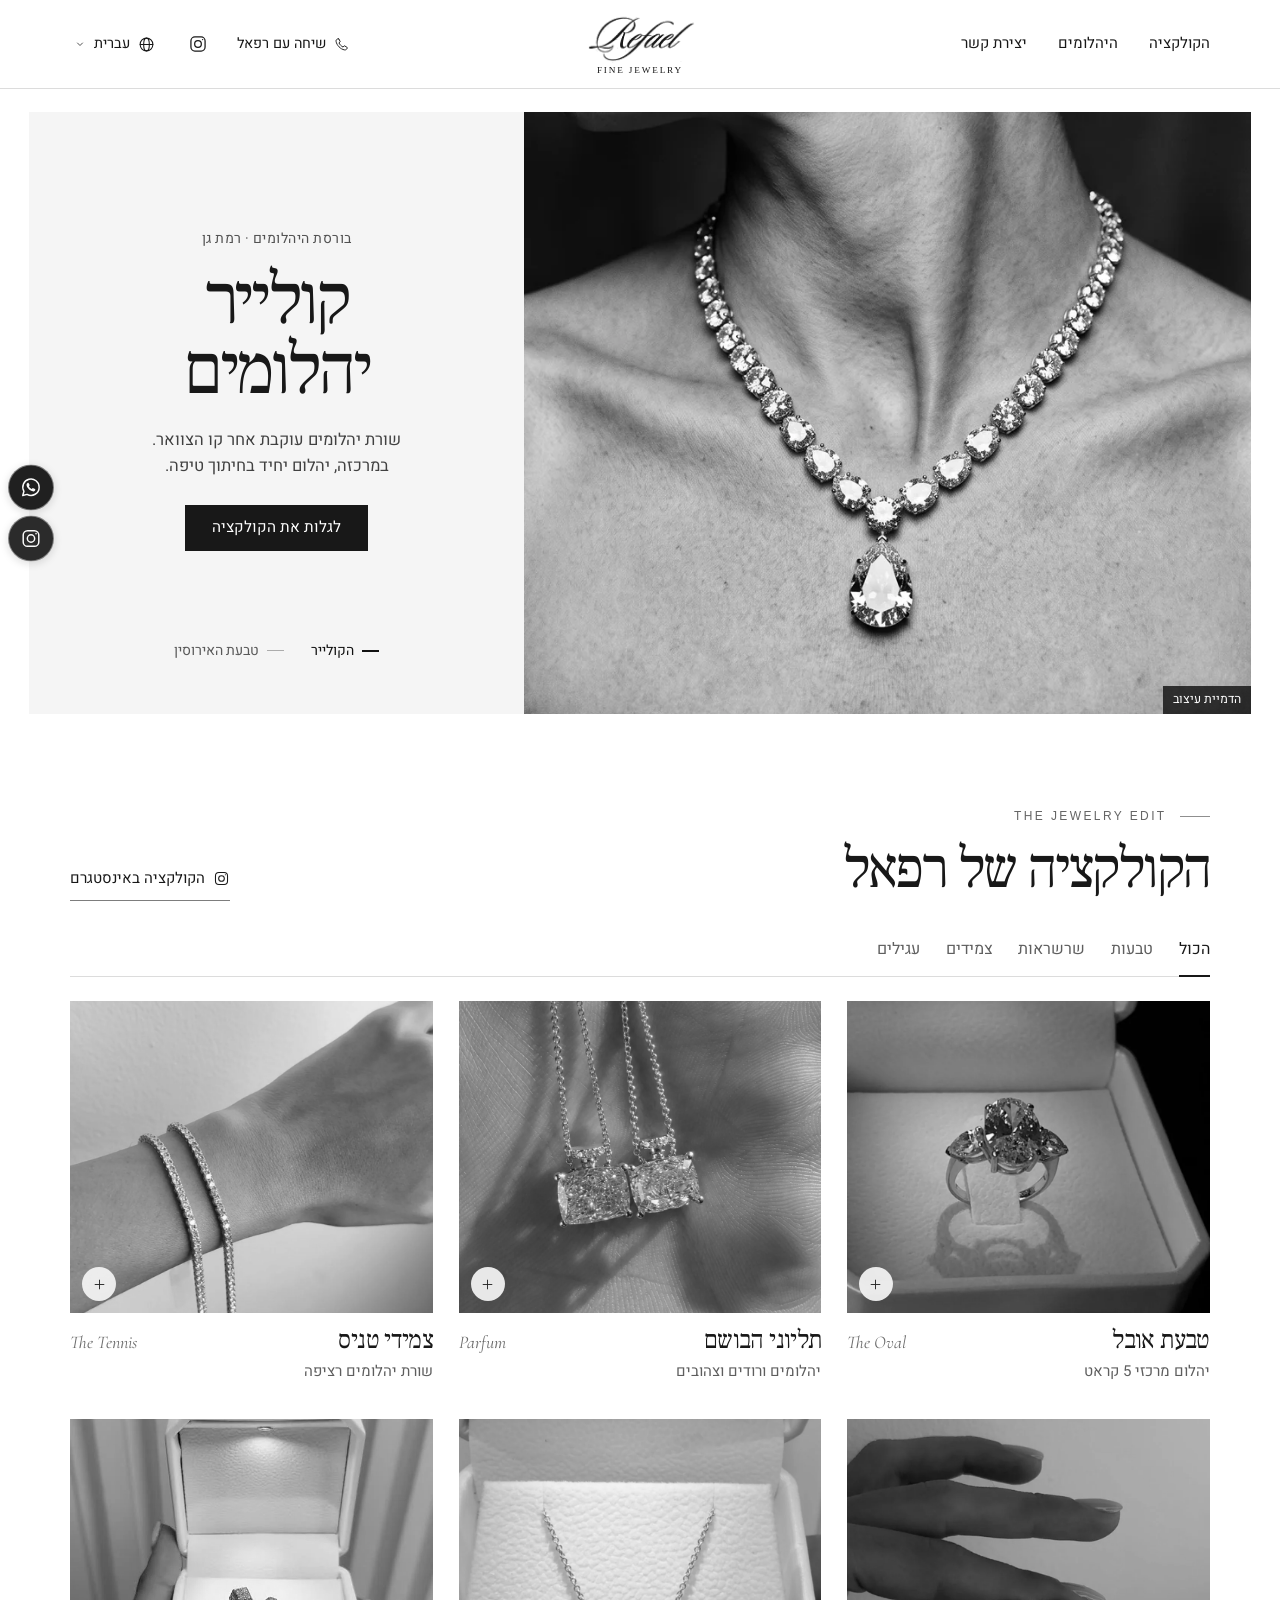
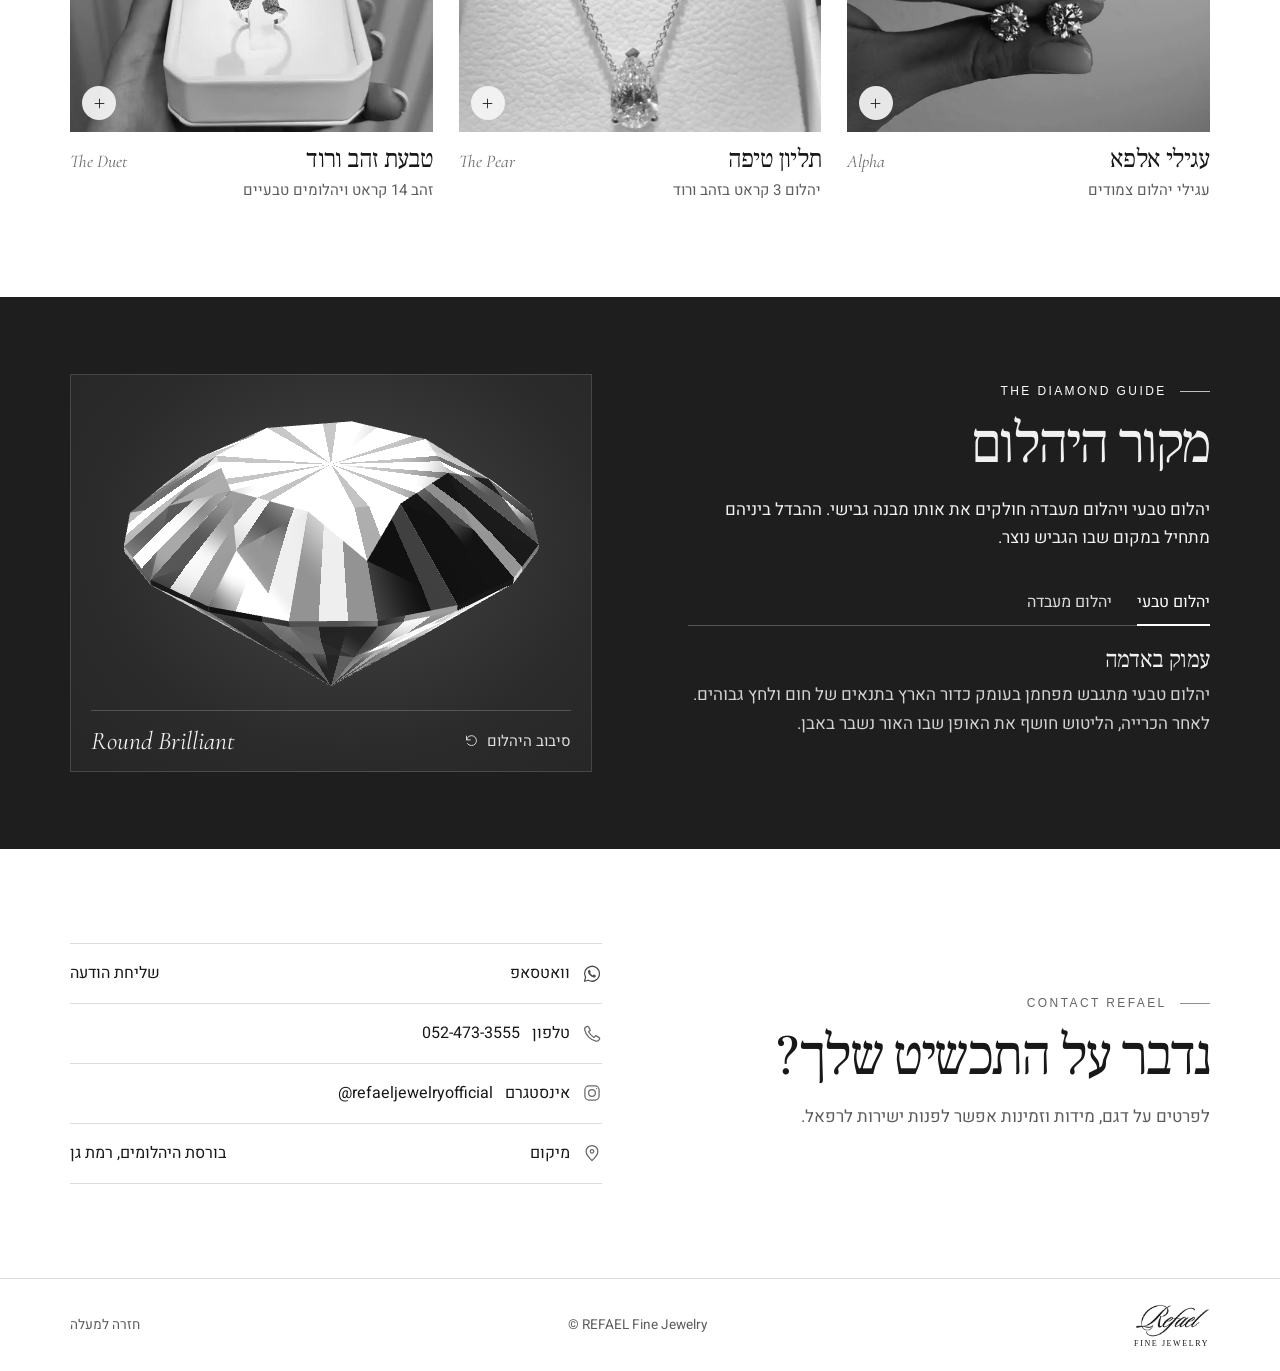
==== commit f4580614: "Feature a monochrome diamond collier and Refael engagement portrait" ====
--- a/index.html
+++ b/index.html
@@ -2,7 +2,7 @@
 <html lang="he" dir="rtl"><head><meta charset="utf-8"><meta name="viewport" content="width=device-width, initial-scale=1, viewport-fit=cover">
 <title>REFAEL | תכשיטי יהלומים בבורסת היהלומים ברמת גן</title>
 <meta name="description" content="גלו את תכשיטי REFAEL. טבעות, תליונים, עגילים וצמידים עם יהלומים טבעיים ויהלומי מעבדה. בורסת היהלומים ברמת גן.">
-<meta name="theme-color" content="#f8f6f0"><meta property="og:type" content="website"><meta property="og:locale" content="he_IL"><meta property="og:title" content="REFAEL Fine Jewelry"><meta property="og:description" content="תכשיטי יהלומים בבורסת היהלומים ברמת גן"><meta property="og:image" content="https://ic3cr1pt.github.io/refael-fine-jewelry/assets/share.jpg">
+<meta name="theme-color" content="#ffffff"><meta property="og:type" content="website"><meta property="og:locale" content="he_IL"><meta property="og:title" content="REFAEL Fine Jewelry"><meta property="og:description" content="תכשיטי יהלומים בבורסת היהלומים ברמת גן"><meta property="og:image" content="https://ic3cr1pt.github.io/refael-fine-jewelry/assets/collier-share.jpg">
 <link rel="icon" href="assets/favicon.svg" type="image/svg+xml"><link rel="stylesheet" href="style.css"><link rel="preload" as="font" type="font/woff2" href="assets/type/frank.woff2" crossorigin>
 <script defer src="site.js"></script><script defer src="diamond.js"></script><link rel="alternate" hreflang="he" href="https://ic3cr1pt.github.io/refael-fine-jewelry/"><link rel="alternate" hreflang="en" href="https://ic3cr1pt.github.io/refael-fine-jewelry/en.html"><link rel="alternate" hreflang="ru" href="https://ic3cr1pt.github.io/refael-fine-jewelry/ru.html"><link rel="canonical" href="https://ic3cr1pt.github.io/refael-fine-jewelry/"></head>
 <body>
@@ -16,17 +16,29 @@
 </div></header>
 <main id="main">
 <section class="hero" id="home" aria-labelledby="hero-title">
- <div class="hero-pictures" aria-hidden="true"><picture class="hero-image active" data-slide="0"><source media="(max-width:680px)" srcset="assets/ring-mobile.webp"><img src="assets/ring.webp" fetchpriority="high" alt="" width="1840" height="1035"></picture></div>
- <div class="hero-wash"></div>
- <div class="hero-inner"><div class="hero-copy">
- <p class="kicker light" dir="ltr" lang="en"><span></span> REFAEL FINE JEWELRY</p>
- <h1 id="hero-title">לענוד את <em>האור.</em></h1>
- <p class="hero-desc">יהלומים טבעיים ויהלומי מעבדה<br>מבורסת היהלומים ברמת גן.</p>
- <a class="hero-cta" href="#collection">לגלות את הקולקציה</a>
- </div></div>
- <div class="hero-base"><div class="scene-controls" dir="ltr" role="group" aria-label="תמונות אווירה"><div class="scene-buttons" hidden><button class="scene-prev icon-btn" aria-label="לתמונה הקודמת"><svg class="icon" aria-hidden="true" focusable="false"><use href="#i-prev"></use></svg></button><button class="scene-next icon-btn" aria-label="לתמונה הבאה"><svg class="icon" aria-hidden="true" focusable="false"><use href="#i-next"></use></svg></button></div>
- <div aria-live="polite" aria-atomic="true" class="scene-label"><span class="scene-name" lang="en">The Solitaire</span><span class="scene-count">01 / 03<small>הדמיה</small></span></div></div>
- <a href="#collection" class="hero-scroll"><span>לגלות בגלילה</span><i></i></a></div>
+  <h1 id="hero-title" class="sr-only">תכשיטי היהלומים של REFAEL</h1>
+  <article class="campaign-scene" id="scene-collier" aria-labelledby="title-collier">
+    <figure class="campaign-visual"><picture><source media="(max-width: 680px)" srcset="assets/collier-portrait.webp"><img src="assets/collier.webp" width="1680" height="1260" fetchpriority="high" alt="הדמיה בשחור־לבן של קולייר יהלומים עם תליון טיפה על הצוואר"></picture><figcaption dir="auto">הדמיית עיצוב</figcaption></figure>
+    <div class="campaign-copy" dir="rtl">
+      <p class="campaign-origin">בורסת היהלומים · רמת גן</p>
+      <h2 id="title-collier">קולייר <em>יהלומים</em></h2>
+      <p class="campaign-description">שורת יהלומים עוקבת אחר קו הצוואר. במרכזה, יהלום יחיד בחיתוך טיפה.</p>
+      <a class="campaign-link" href="#collection">לגלות את הקולקציה</a>
+    </div>
+  </article>
+  <article class="campaign-scene" id="scene-engagement" aria-labelledby="title-engagement" hidden>
+    <figure class="campaign-visual"><img src="assets/engagement-oval.webp" width="738" height="618" loading="lazy" alt="צילום אירוסין של REFAEL. יד עם טבעת יהלום אובל מונחת על חולצה לבנה"><figcaption dir="auto">צילום של REFAEL</figcaption></figure>
+    <div class="campaign-copy" dir="rtl">
+      <p class="campaign-origin">בורסת היהלומים · רמת גן</p>
+      <h2 id="title-engagement">טבעת <em>האירוסין</em></h2>
+      <p class="campaign-description">יהלום אובל במשקל 6.05 קראט, בצבע E ובניקיון VVS, על טבעת דקה.</p>
+      <a class="campaign-link" href="https://wa.me/972524733555?text=%D7%94%D7%99%D7%99%20%D7%A8%D7%A4%D7%90%D7%9C%2C%20%D7%90%D7%A9%D7%9E%D7%97%20%D7%9C%D7%A4%D7%A8%D7%98%D7%99%D7%9D%20%D7%A2%D7%9C%20%D7%98%D7%91%D7%A2%D7%AA%20%D7%94%D7%90%D7%99%D7%A8%D7%95%D7%A1%D7%99%D7%9F%20%D7%A2%D7%9D%20%D7%99%D7%94%D7%9C%D7%95%D7%9D%20%D7%94%D7%90%D7%95%D7%91%D7%9C%20%D7%91%D7%9E%D7%A9%D7%A7%D7%9C%206.05%20%D7%A7%D7%A8%D7%90%D7%98." target="_blank" rel="noopener noreferrer">לפרטים על הטבעת</a>
+    </div>
+  </article>
+  <div class="campaign-selector" dir="rtl" role="group" aria-label="בחרו תכשיט לתצוגה" hidden>
+    <button type="button" aria-pressed="true" aria-controls="scene-collier">הקולייר</button>
+    <button type="button" aria-pressed="false" aria-controls="scene-engagement">טבעת האירוסין</button>
+  </div>
 </section>
 <section class="collection section-pad" id="collection" aria-labelledby="collection-title"><div class="wrap">
  <div class="section-intro"><div><p class="kicker" dir="ltr" lang="en">THE JEWELRY EDIT<span></span></p><h2 id="collection-title">הקולקציה של רפאל</h2></div>
--- a/style.css
+++ b/style.css
@@ -1,7 +1,7 @@
 @font-face{font-family:Heebo;src:url(assets/type/heebo.woff2) format('woff2');font-weight:400;font-display:swap}
 @font-face{font-family:Frank;src:url(assets/type/frank.woff2) format('woff2');font-weight:400;font-display:swap}
 @font-face{font-family:Cormorant;src:url(assets/type/cormorant.woff2) format('woff2');font-weight:400;font-style:italic;font-display:swap}
-:root{--ink:#22231e;--paper:#f6f4ee;--line:#d5d1c6;--gold:#e2c392;--gutter:clamp(24px,5.5vw,108px);--head:80px;--sans:Heebo,Arial,sans-serif;--serif:Frank,Georgia,serif;--italic:Cormorant,Georgia,serif;scroll-behavior:smooth;scroll-padding-top:calc(var(--head) + 12px);color-scheme:light}
+:root{--ink:#181818;--paper:#fff;--line:#dcdcdc;--on-dark:#fff;--gutter:clamp(24px,5.5vw,108px);--head:88px;--sans:Heebo,Arial,sans-serif;--serif:Frank,Georgia,serif;--italic:Cormorant,Georgia,serif;scroll-behavior:smooth;scroll-padding-top:calc(var(--head) + 12px);color-scheme:light}
 :lang(ru){--sans:Arial,sans-serif;--serif:Georgia,'Times New Roman',serif;--italic:Georgia,'Times New Roman',serif}
 :lang(en){--serif:Georgia,'Times New Roman',serif}
 *,*::before,*::after{box-sizing:border-box}
@@ -9,21 +9,18 @@
 a{color:inherit;text-decoration:none}
 button,summary,a{-webkit-tap-highlight-color:transparent;touch-action:manipulation}
 button{font:inherit;color:inherit;cursor:pointer;background:transparent;border:0;padding:0}
-button:focus-visible,a:focus-visible,summary:focus-visible{outline:3px solid #b68a40;outline-offset:4px}
+button:focus-visible,a:focus-visible,summary:focus-visible{outline:3px solid #8e8e8e;outline-offset:4px}
 [hidden]{display:none!important}
 img{max-width:100%;display:block}
 h1,h2,h3,p,figure{margin:0}
 .symbols{position:absolute;width:0;height:0;overflow:hidden}
 .icon{width:20px;height:20px;stroke:currentColor;stroke-width:1.5;fill:none;stroke-linecap:round;stroke-linejoin:round;flex:none}
 .icon-btn{display:inline-flex;align-items:center;justify-content:center;width:44px;height:44px}
-.wrap,.header-inner,.hero-inner,.hero-base{max-width:1700px;width:100%;margin-inline:auto;padding-inline:var(--gutter)}
+.wrap,.header-inner{max-width:1700px;width:100%;margin-inline:auto;padding-inline:var(--gutter)}
 .skip,.sr-only{position:absolute;clip-path:inset(50%);width:1px;height:1px;overflow:hidden;white-space:nowrap}
 .skip:focus{position:fixed;z-index:30;top:10px;inset-inline-start:10px;clip-path:none;background:white;color:#222;width:auto;height:auto;padding:10px 16px}
-.site-header{position:fixed;z-index:8;inset:0 0 auto;color:#fffaf0;background:linear-gradient(180deg,#11120e90,transparent);transition:color .25s,background .25s}
+.site-header{position:sticky;z-index:8;top:0;color:var(--ink);background:var(--paper);border-bottom:1px solid var(--line)}
 .header-inner{height:var(--head);display:grid;grid-template-columns:1fr auto 1fr;align-items:center;position:relative}
-.header-inner::after{content:'';position:absolute;bottom:0;inset-inline:var(--gutter);border-bottom:1px solid #f4efd02d;pointer-events:none}
-.site-header.solid,.site-header.menu-open{background:var(--paper);color:var(--ink);box-shadow:0 1px 0 #28282020}
-.site-header.solid .header-inner::after,.site-header.menu-open .header-inner::after{display:none}
 .main-nav,.nav-contact{display:flex;align-items:center;gap:clamp(16px,2.4vw,38px)}
 .main-nav{font-size:.94rem}
 .main-nav a{position:relative;padding:10px 0}
@@ -31,8 +28,7 @@
 .main-nav a:hover:after,.main-nav a:focus-visible:after{transform:scaleX(1)}
 .home{justify-self:center;grid-column:2;grid-row:1}
 .logo{display:flex;align-items:center;flex-flow:column;gap:2px;direction:ltr}
-.logo img{width:94px;height:auto}
-.site-header:not(.solid):not(.menu-open) .logo img{filter:brightness(0) invert(96%) sepia(12%)}
+.logo img{width:109px;height:auto;filter:grayscale(1)}
 .logo span{font: .575rem/1.1 Georgia,serif;letter-spacing:.2em}
 .nav-contact{justify-self:end;gap:17px;grid-column:3;grid-row:1}
 .phone-link,.lang summary{display:inline-flex;align-items:center;justify-content:center;gap:8px;min-height:44px;font-size:.9rem}
@@ -42,108 +38,145 @@
 .lang summary::-webkit-details-marker{display:none}
 .lang summary .icon{width:17px;height:17px}
 .lang summary .down{width:12px;height:12px}
-.lang-menu{position:absolute;inset-inline-end:0;top:100%;min-width:155px;padding:6px;background:var(--paper);border:1px solid var(--line);color:var(--ink);box-shadow:0 12px 28px #10110d28}
+.lang-menu{position:absolute;inset-inline-end:0;top:100%;min-width:155px;padding:6px;background:var(--paper);border:1px solid var(--line);color:var(--ink);box-shadow:0 12px 28px #10101028}
 .lang-menu a{display:flex;align-items:center;justify-content:space-between;gap:20px;padding:10px 12px;font-family:Heebo,Arial,sans-serif}
-.lang-menu a:hover,.lang-menu a[aria-current=page]{background:#e9e5d9}
+.lang-menu a:hover,.lang-menu a[aria-current=page]{background:#e5e5e5}
 .mobile-menu{display:none}
-.hero{isolation:isolate;position:relative;background:#141611;color:#fbf6ea;height:clamp(665px,88svh,920px);min-height:calc(var(--head) + 510px);overflow:hidden}
-.hero-pictures,.hero-image,.hero-wash{inset:0;position:absolute;pointer-events:none}
-.hero-pictures{z-index:-3;transform:translate3d(var(--pan-x,0),var(--pan-y,0),0) scale(1.025);will-change:transform}
-.hero-image{display:block;opacity:0;transition:opacity .7s}
-.hero-image.active{opacity:1}
-.hero-image img{width:100%;height:100%;object-fit:cover;object-position:50% 51%}
-.hero-wash{z-index:-1;background:linear-gradient(270deg,#0d100dd9 0%,#10120f75 29%,transparent 55%),linear-gradient(0deg,#080a06ad,transparent 21%)}
-.hero-inner{height:100%;display:flex;align-items:center;justify-content:flex-end;direction:ltr;padding-top:var(--head);padding-bottom:34px}
-.hero-copy{width:43%;text-align:right;direction:rtl}
-html[dir=ltr] .hero-copy{direction:ltr;text-align:left;padding-left:3vw}
-.kicker{display:flex;align-items:center;gap:13px;width:max-content;max-width:100%;font:500 .75rem/1.4 Arial,sans-serif;color:#786346;letter-spacing:.20em;text-transform:uppercase}
+/* The picture and the text share a spread at wide widths. */
+.hero{
+  position:relative;
+  display:grid;
+  grid-template-columns:minmax(0,.405fr) minmax(0,.595fr);
+  grid-template-rows:minmax(0,1fr) auto;
+  direction:ltr;
+  min-height:450px;
+  height:clamp(450px,min(47vw,74svh),760px);
+  max-width:1760px;
+  margin:clamp(14px,1.8vw,28px) auto 0;
+  padding-inline:clamp(16px,2.3vw,44px);
+}
+.campaign-scene{display:contents}
+.campaign-visual{
+  position:relative;grid-column:2;grid-row:1 / 3;overflow:hidden;min-width:0;min-height:0;
+  background:#242424;touch-action:pan-y pinch-zoom;
+}
+.campaign-visual picture,.campaign-visual img{display:block;width:100%;height:100%}
+.campaign-visual img{object-fit:cover;object-position:50% 58%}
+.campaign-visual figcaption{
+  position:absolute;right:0;bottom:0;padding:5px 10px;
+  color:white;background:rgba(12,12,12,.79);font:400 .77rem/1.4 var(--sans);
+}
+@media(prefers-reduced-motion:no-preference){
+  .campaign-scene:not([hidden]) .campaign-visual img{animation:print-appear .4s ease-out}
+  @keyframes print-appear{from{opacity:.65}to{opacity:1}}
+  @supports(animation-timeline:view()){
+    .campaign-visual picture{animation:neckline-study linear both;animation-timeline:view();animation-range:exit 0% exit 90%}
+    @keyframes neckline-study{from{transform:scale(1)}to{transform:scale(1.035)}}
+  }
+}
+#scene-engagement .campaign-visual img{object-position:49% 49%}
+.campaign-copy,.campaign-selector{grid-column:1;text-align:center;background:#f5f5f5}
+.campaign-copy{
+  grid-row:1;display:flex;flex-direction:column;align-items:center;justify-content:center;
+  padding:clamp(32px,5vw,88px) clamp(24px,3.7vw,68px) 18px;
+}
+.campaign-origin{
+  font:400 .875rem/1.5 var(--sans);
+  color:#515151;letter-spacing:.035em;
+}
+.campaign-copy h2{
+  font:400 clamp(3.65rem,5.6vw,7.3rem)/.98 var(--serif);letter-spacing:-.047em;
+  margin:17px 0 20px;
+}
+.campaign-copy h2 em{display:block;font:inherit}
+html[lang=en] .campaign-copy h2 em{font-family:var(--italic);font-style:italic}
+html[lang=ru] .campaign-copy h2{font-size:clamp(2.25rem,3.7vw,4.85rem);letter-spacing:-.05em}
+.campaign-description{max-width:29ch;color:#414141;font:400 1.03rem/1.58 var(--sans);text-wrap:pretty}
+.campaign-link,.button-dark{
+  display:inline-flex;align-items:center;justify-content:center;gap:9px;
+  min-height:46px;padding:9px 26px;background:#181818;color:white;font-size:.96rem;
+}
+.campaign-link{margin-top:26px;border:1px solid #181818;transition:background .2s,color .2s}
+.campaign-link:hover{background:transparent;color:#151515}
+.campaign-selector{
+  grid-row:2;display:flex;align-items:center;justify-content:center;gap:clamp(15px,2.1vw,32px);
+  padding:8px 12px clamp(20px,3.2vw,48px);
+}
+.campaign-selector button{
+  display:inline-flex;align-items:center;gap:8px;min-height:44px;
+  font-size:.88rem;line-height:1.35;color:#595959;
+}
+.campaign-selector button:before{content:'';width:17px;height:1px;background:#acacac;transition:background .2s}
+.campaign-selector button[aria-pressed=true]{color:#111}
+.campaign-selector button[aria-pressed=true]:before{height:2px;background:#111}
+.kicker{display:flex;align-items:center;gap:13px;width:max-content;max-width:100%;font:500 .75rem/1.4 Arial,sans-serif;color:#656565;letter-spacing:.20em;text-transform:uppercase}
 [dir=rtl] .kicker{margin-left:auto}
 .kicker span{background:currentColor;height:1px;width:30px;opacity:.72}
-.kicker.light{color:var(--gold)}
-.hero h1{font:400 clamp(5.1rem,7.15vw,8.2rem)/.96 var(--serif);letter-spacing:-.055em;margin:23px 0 23px}
-.hero h1 em{display:block;font:inherit;color:var(--gold)}
-html[dir=ltr] .hero h1 em{font-family:var(--italic);font-style:italic}
-html[lang=ru] .hero h1{font-size:clamp(3.5rem,5.55vw,6.8rem)}
-.hero-desc{font-size:clamp(1rem,1.35vw,1.2rem);line-height:1.6;color:#f0ece3}
-.hero-cta,.button-dark{display:inline-flex;justify-content:center;align-items:center;gap:9px;min-height:47px;padding:10px 27px;background:#efdfc1;color:#29251d;font-size:1rem;transition:background .2s}
-.hero-cta{margin-top:28px}
-.hero-cta:hover{background:#fff1d8}
-.hero-base{position:absolute;bottom:20px;inset-inline:0;display:flex;align-items:center;justify-content:space-between;direction:ltr}
-.scene-controls,.scene-buttons,.scene-label,.hero-scroll{display:flex;align-items:center}
-.scene-controls{gap:16px}
-.scene-buttons{gap:6px}
-.scene-buttons button{width:44px;height:44px;border:1px solid #ebe7d970;border-radius:50%;transition:background .2s}
-.scene-buttons button:hover{background:#f1eee62b}
-.scene-buttons .icon{width:17px;height:17px}
-.scene-label{gap:14px}
-.scene-name{font:italic 1.5rem var(--italic)}
-.scene-count{font:.75rem Arial,sans-serif;letter-spacing:.12em;color:#e7e3d9}
-.hero-scroll{gap:13px;font-size:.83rem;direction:rtl;color:#f7f3ea}
-.hero-scroll i{display:block;width:1px;height:23px;background:currentColor}
+.kicker.light{color:var(--on-dark)}
 .section-pad{padding-block:clamp(62px,7.4vw,120px)}
 .section-intro{display:flex;align-items:flex-end;justify-content:space-between;gap:24px}
 h2{font:400 clamp(2.55rem,4.45vw,5rem)/1.1 var(--serif);letter-spacing:-.045em}
-.section-intro h2,.diamond-copy h2,.contact h2{margin-top:11px}
-.text-link{display:inline-flex;align-items:center;gap:8px;font-size:.94rem;min-height:44px;border-bottom:1px solid #817d70}
+.section-intro h2,.diamond-copy h2,.contact h2{margin-top:13px}
+.text-link{display:inline-flex;align-items:center;gap:8px;font-size:.94rem;min-height:44px;border-bottom:1px solid #7d7d7d}
 .text-link .icon{width:17px;height:17px}
 .filters{display:flex;gap:clamp(15px,2vw,32px);border-bottom:1px solid var(--line);margin:29px 0 24px}
 .filters button,.diamond-tabs button{position:relative;font-size:1rem;min-height:46px}
-.filters button{color:#635f54;padding-bottom:7px}
+.filters button{color:#5f5f5f;padding-bottom:7px}
 .filters button[aria-pressed=true]{color:var(--ink)}
 .filters button[aria-pressed=true]:after,.diamond-tabs button[aria-pressed=true]:after{content:'';height:2px;position:absolute;inset:auto 0 -1px;background:currentColor}
 .pieces{display:grid;grid-template-columns:repeat(3,minmax(0,1fr));column-gap:clamp(16px,2vw,35px);row-gap:36px}
 .piece-open{display:block}
-.piece-photo{position:relative;overflow:hidden;background:#dcd8d0;aspect-ratio:1.16}
-.piece-photo img{width:100%;height:100%;object-fit:cover;transition:transform .65s cubic-bezier(.2,.6,.2,1)}
+.piece-photo{position:relative;overflow:hidden;background:#d8d8d8;aspect-ratio:1.16}
+.piece-photo img{filter:grayscale(1);width:100%;height:100%;object-fit:cover;transition:transform .65s cubic-bezier(.2,.6,.2,1)}
 .piece-open:hover .piece-photo img{transform:scale(1.045)}
-.enlarge{position:absolute;inset-inline-end:12px;bottom:12px;width:34px;height:34px;display:grid;place-items:center;border-radius:100%;background:#faf6edeb;color:#292820}
+.enlarge{position:absolute;inset-inline-end:12px;bottom:12px;width:34px;height:34px;display:grid;place-items:center;border-radius:100%;background:#f6f6f6eb;color:#282828}
 .enlarge .icon{width:15px;height:15px}
 .piece-line{display:flex;align-items:baseline;justify-content:space-between;gap:12px;margin-top:13px}
 .piece-line h3,.origin-info h3{font:400 clamp(1.45rem,2vw,2.2rem)/1.2 var(--serif);letter-spacing:-.025em}
-.piece-latin{color:#706b5c;font:italic clamp(.99rem,1.4vw,1.3rem)/1.2 var(--italic);white-space:nowrap}
-.piece-sub{font-size:.94rem;color:#605e53;margin-top:3px}
-.diamond-section{background:#19201c;color:#f4f1e9;padding-block:clamp(54px,6vw,100px)}
+.piece-latin{color:#6b6b6b;font:italic clamp(.99rem,1.4vw,1.3rem)/1.2 var(--italic);white-space:nowrap}
+.piece-sub{font-size:.94rem;color:#5e5e5e;margin-top:3px}
+.diamond-section{background:#1e1e1e;color:#f1f1f1;padding-block:clamp(54px,6vw,100px)}
 .diamond-grid{display:grid;grid-template-columns:1fr 1fr;align-items:center;gap:clamp(30px,7.5vw,130px)}
 .diamond-lead,.origin-info p,.contact p:not(.kicker),.detail-copy>p:not(.kicker){font-size:1.06rem;line-height:1.7}
 .diamond-lead{margin-top:20px;max-width:520px}
-.diamond-tabs{display:flex;gap:25px;border-bottom:1px solid #ece7d747;margin:26px 0 20px}
-.diamond-tabs button{color:#dddcd1}
-.diamond-tabs button[aria-pressed=true]{color:var(--gold)}
+.diamond-tabs{display:flex;gap:25px;border-bottom:1px solid #e7e7e747;margin:26px 0 20px}
+.diamond-tabs button{color:#dbdbdb}
+.diamond-tabs button[aria-pressed=true]{color:var(--on-dark)}
 .origin-info{min-height:116px}
 .origin-info h3{font-size:1.5rem}
-.origin-info p{color:#d1d2c7;margin-top:6px;max-width:530px}
-.diamond-stage{background:radial-gradient(ellipse at 53% 42%,#43463b,#272d25 65%,#222820);border:1px solid #a39e8942;position:relative}
+.origin-info p{color:#d1d1d1;margin-top:6px;max-width:530px}
+.diamond-stage{background:radial-gradient(ellipse at 53% 42%,#454545,#2b2b2b 65%,#262626);border:1px solid #9e9e9e42;position:relative}
 .gem-frame{position:relative;aspect-ratio:1.55}
 #gem,.gem-fallback{position:absolute;inset:0;width:100%;height:100%}
 #gem{touch-action:pan-y;cursor:grab}
 #gem:active{cursor:grabbing}
-.gem-fallback{display:grid;place-items:center;color:#e5d2ae}
+.gem-fallback{display:grid;place-items:center;color:#d3d3d3}
 .gem-fallback .icon{width:43%;height:55%;stroke-width:.43}
-.diamond-stage figcaption{display:flex;align-items:center;justify-content:space-between;border-top:1px solid #bbb4994d;margin:0 20px;padding:8px 0;direction:ltr;gap:10px}
+.diamond-stage figcaption{display:flex;align-items:center;justify-content:space-between;border-top:1px solid #b4b4b44d;margin:0 20px;padding:8px 0;direction:ltr;gap:10px}
 .diamond-stage figcaption span{font:italic 1.6rem var(--italic)}
-#turn-gem{display:flex;align-items:center;gap:8px;min-height:44px;color:#e3dfd1;font: .94rem var(--sans)}
+#turn-gem{display:flex;align-items:center;gap:8px;min-height:44px;color:#dfdfdf;font: .94rem var(--sans)}
 #turn-gem .icon{width:15px;height:15px}
 .contact-grid{display:grid;grid-template-columns:1fr 1fr;gap:clamp(30px,6vw,100px);align-items:center}
-.contact h2{max-width:600px}.contact p:not(.kicker){margin-top:15px;color:#5e5c53;max-width:550px}
+.contact h2{max-width:600px}.contact p:not(.kicker){margin-top:15px;color:#5c5c5c;max-width:550px}
 .contact-list{border-top:1px solid var(--line)}
 .contact-list>a,.contact-list>div{display:flex;align-items:center;padding:17px 0;border-bottom:1px solid var(--line);gap:12px}
 .contact-list a:hover b{text-decoration:underline;text-underline-offset:4px}
 .contact-list b{font-weight:400;margin-inline-start:auto}
-.contact-list .icon{color:#746750}
+.contact-list .icon{color:#686868}
 footer{border-top:1px solid var(--line);padding-block:23px}
 .footer-inner{display:flex;align-items:center;justify-content:space-between;gap:16px}
-.footer-inner>span,.back-top{font-size:.85rem;color:#5e5c51}
+.footer-inner>span,.back-top{font-size:.85rem;color:#5c5c5c}
 .footer-inner .logo img{width:76px}
 .footer-inner .logo span{font-size:.5rem}
 dialog{position:fixed;max-width:min(880px,calc(100vw - 40px));max-height:calc(100dvh - 48px);width:880px;padding:0;background:var(--paper);color:var(--ink);border:0;overflow:auto}
-dialog::backdrop{background:#141711bc;backdrop-filter:blur(4px)}
+dialog::backdrop{background:#161616bc;backdrop-filter:blur(4px)}
 .dialog-inner{display:grid;grid-template-columns:1fr 1fr}
 .dialog-close{position:absolute;inset-inline-start:10px;top:10px;background:var(--paper);border-radius:50%;z-index:1}
-.detail-photo{background:#d9d5cb}
+.detail-photo{background:#d5d5d5}
 .detail-photo img{width:100%;height:100%;min-height:370px;aspect-ratio:1;object-fit:cover}
 .detail-copy{align-self:center;padding:28px clamp(22px,3vw,45px)}
 .detail-copy h2{font-size:clamp(2.3rem,3.4vw,3.7rem);margin:9px 0 15px}
-.detail-copy .button-dark{background:#282b24;color:#fff;margin:22px 0 6px}
+.detail-copy .button-dark{background:#2a2a2a;color:#fff;margin:22px 0 6px}
 .detail-copy .text-link{display:flex;width:max-content}
 .detail-copy .button-dark .icon{width:16px;height:16px}
 body.dialog-open{overflow:hidden}
@@ -152,7 +185,6 @@
  .nav-contact{gap:10px}.main-nav{gap:16px}
  .phone-link span{display:none}.phone-link{width:38px}
  .ig-link{display:none}
- .hero-copy{width:45%}
  .piece-latin{display:none}
  .diamond-grid{gap:32px}
 }
@@ -163,12 +195,10 @@
 }
 @media(max-width:680px){
  :root{--gutter:21px;--head:64px}
- .site-header{background:#15160ff2}
  .header-inner{padding-inline:14px}
- .header-inner::after{inset-inline:14px}
  .mobile-menu{display:flex;grid-column:1;grid-row:1;justify-self:start}
  .main-nav{display:none}
- .menu-open .main-nav{display:flex;position:absolute;top:100%;inset-inline:0;flex-direction:column;align-items:stretch;gap:0;padding:4px var(--gutter) 14px;background:var(--paper);color:var(--ink);border-bottom:1px solid var(--line);box-shadow:0 18px 26px #161a1420}
+ .menu-open .main-nav{display:flex;position:absolute;top:100%;inset-inline:0;flex-direction:column;align-items:stretch;gap:0;padding:4px var(--gutter) 14px;background:var(--paper);color:var(--ink);border-bottom:1px solid var(--line);box-shadow:0 18px 26px #19191920}
  .menu-open .main-nav a{padding:13px 0;border-bottom:1px solid var(--line)}
  .main-nav a:after{display:none}
  .logo img{width:77px}
@@ -178,25 +208,19 @@
  .lang summary{gap:5px;font-size:.87rem}
  .lang summary .icon{width:15px}
  .lang-menu{min-width:145px}
- .hero{height:clamp(675px,91svh,800px);min-height:unset}
- .hero-pictures{top:var(--head);bottom:32%;transform:none}
- .hero-image img{object-position:center 53%}
- .hero-wash{background:linear-gradient(to bottom,transparent 30%,#1416110d 38%,#141611a1 50%,#141611 67%)}
- .hero-inner{padding:0 var(--gutter) 82px;align-items:end;justify-content:center}
- .hero-copy,html[dir=ltr] .hero-copy{width:100%;max-width:490px;text-align:center;padding:0}
- .hero-copy .kicker{margin-inline:auto;gap:10px}
- .hero-copy .kicker span{width:22px}
- .hero h1,html[lang=ru] .hero h1{font-size:clamp(3.1rem,11vw,4.8rem);margin:14px 0;line-height:1.02}
- .hero h1 em{display:inline}
- .hero-desc{font-size:1.02rem;line-height:1.5}
- .hero-cta{min-height:45px;margin-top:18px}
- .hero-base{bottom:12px;padding-inline:var(--gutter)}
- .scene-buttons button{width:44px;height:44px}.scene-controls{gap:8px}.scene-buttons{gap:4px}
- .scene-label{gap:7px}
- .scene-name{font-size:1.17rem}
- .scene-count{font-size:.72rem}
- .hero-scroll span{display:none}
- .hero-scroll{width:44px;min-height:44px;justify-content:center}
+ .hero{
+   grid-template-columns:minmax(0,1fr);grid-template-rows:auto auto auto;
+   height:auto;min-height:0;padding-inline:0;margin-top:0;
+ }
+ .campaign-visual{grid-column:1;grid-row:1;aspect-ratio:1.14;max-height:55svh}
+ .campaign-copy{grid-row:2;padding:25px max(22px,6vw) 8px}
+ .campaign-copy h2,html[lang=ru] .campaign-copy h2{font-size:clamp(2.6rem,9vw,4.2rem);line-height:1.03;margin:8px 0 13px}
+ .campaign-copy h2 em{display:inline}
+ html[lang=ru] .campaign-copy h2{font-size:clamp(2.1rem,7.5vw,3.4rem)}
+ .campaign-description{font-size:1rem;max-width:34ch}
+ .campaign-link{margin-top:17px}
+ .campaign-selector{grid-row:3;padding:0 12px 15px;gap:22px}
+ .campaign-selector button{font-size:.87rem}
  .section-pad{padding-block:53px}
  .section-intro{align-items:start;flex-direction:column;gap:5px}
  .section-intro .text-link{min-height:36px}
@@ -227,41 +251,30 @@
  .detail-copy>p:not(.kicker){font-size:1rem}
  .detail-copy .button-dark{margin-top:15px}
 }
-@media(max-width:365px){:root{--gutter:15px}.hero-scroll{display:none}.contact-list>a,.contact-list>div{font-size:.88rem}.footer-inner .back-top{width:100%}}
-@media(max-height:550px) and (orientation:landscape){.hero{min-height:570px}.hero h1{font-size:4.3rem}dialog{max-height:92dvh}.detail-photo img{min-height:230px}}
-@media(prefers-reduced-motion:reduce){*,*::before,*::after{scroll-behavior:auto!important;transition-duration:0s!important;animation-duration:0s!important}.hero-pictures{transform:none}}
-.scene-count{display:flex;flex-direction:column;line-height:1.3}
-.scene-count small{font:normal .75rem/1.3 var(--sans);letter-spacing:0;color:#ddd8ca}
-.scene-name:lang(ru){font-size:1.05rem}
-@media(max-width:680px){.scene-count small{font-size:.72rem}}
-@media(max-width:350px){.scene-name:lang(ru){font-size:.93rem}}
-
+@media(max-width:365px){:root{--gutter:15px}.contact-list>a,.contact-list>div{font-size:.88rem}.footer-inner .back-top{width:100%}}
+@media(max-height:550px) and (orientation:landscape){dialog{max-height:92dvh}.detail-photo img{min-height:230px}}
+@media(prefers-reduced-motion:reduce){*,*::before,*::after{scroll-behavior:auto!important;transition-duration:0s!important;animation-duration:0s!important}}
 /* Social shortcuts sit in the outer margin on wide screens. */
 .social-dock{position:fixed;z-index:6;left:8px;top:57%;transform:translateY(-50%);display:flex;flex-direction:column;align-items:flex-start;gap:5px;direction:ltr}
-.social-dock a{position:relative;width:46px;height:46px;display:grid;place-items:center;border-radius:50%;color:#fffaf0;box-shadow:0 2px 9px #10181026;border:1px solid #f4f0df70}
+.social-dock a{position:relative;width:46px;height:46px;display:grid;place-items:center;border-radius:50%;color:#fafafa;box-shadow:0 2px 9px #16161626;border:1px solid #f0f0f070}
 .social-dock .icon{width:22px;height:22px;stroke-width:1.6}
-.dock-wa{background:#285747}
-.dock-ig{background:#292c26}
-.social-dock a span{position:absolute;left:calc(100% + 6px);visibility:hidden;pointer-events:none;background:#252a24;color:#fff;padding:4px 9px;white-space:nowrap;font: .85rem/1.5 var(--sans)}
+.dock-wa{background:#202020}
+.dock-ig{background:#2b2b2b}
+.social-dock a span{position:absolute;left:calc(100% + 6px);visibility:hidden;pointer-events:none;background:#292929;color:#fff;padding:4px 9px;white-space:nowrap;font: .85rem/1.5 var(--sans)}
 .social-dock a:focus-visible span{visibility:visible}
 @media(hover:hover){.social-dock a:hover span{visibility:visible}.social-dock a:hover{filter:brightness(1.14)}}
-.contact-whatsapp .icon{color:#285747}
-.detail-copy .detail-whatsapp{background:#285747;font-size:.97rem;text-align:center}
-.detail-copy .detail-whatsapp:hover{background:#1d4134}
+.contact-whatsapp .icon{color:#4c4c4c}
+.detail-copy .detail-whatsapp{background:#4c4c4c;font-size:.97rem;text-align:center}
+.detail-copy .detail-whatsapp:hover{background:#383838}
 .detail-copy .detail-phone{border:0;padding-top:4px}
 body.dialog-open .social-dock,body:has(.menu-open) .social-dock{visibility:hidden}
 @media(max-width:1150px){
- .social-dock{top:auto;left:max(9px,env(safe-area-inset-left));bottom:max(9px,env(safe-area-inset-bottom));transform:none;flex-direction:row;gap:0;padding:2px;background:#f6f4ee;border:1px solid #cfcabe;border-radius:30px;box-shadow:0 2px 12px #171b1430}
+ .social-dock{top:auto;left:max(9px,env(safe-area-inset-left));bottom:max(9px,env(safe-area-inset-bottom));transform:none;flex-direction:row;gap:0;padding:2px;background:#f4f4f4;border:1px solid #cacaca;border-radius:30px;box-shadow:0 2px 12px #1a1a1a30}
  .social-dock a{width:44px;height:44px;border:0;box-shadow:none;border-radius:24px}
- .social-dock .dock-ig{background:transparent;color:#302f28}
+ .social-dock .dock-ig{background:transparent;color:#2f2f2f}
  .social-dock a span{left:0;bottom:calc(100% + 8px)}
  footer{padding-bottom:calc(68px + env(safe-area-inset-bottom))}
 }
 @media(max-width:680px){
  .social-dock{bottom:calc(7px + env(safe-area-inset-bottom))}
- /* The dock occupies the left corner. Keep the photograph controls on the opposite side. */
- .hero-base{flex-direction:row-reverse}
- .hero-scroll{display:none}
- .scene-controls{flex-direction:row-reverse}
- .scene-label{flex-direction:row-reverse}
-}
+}
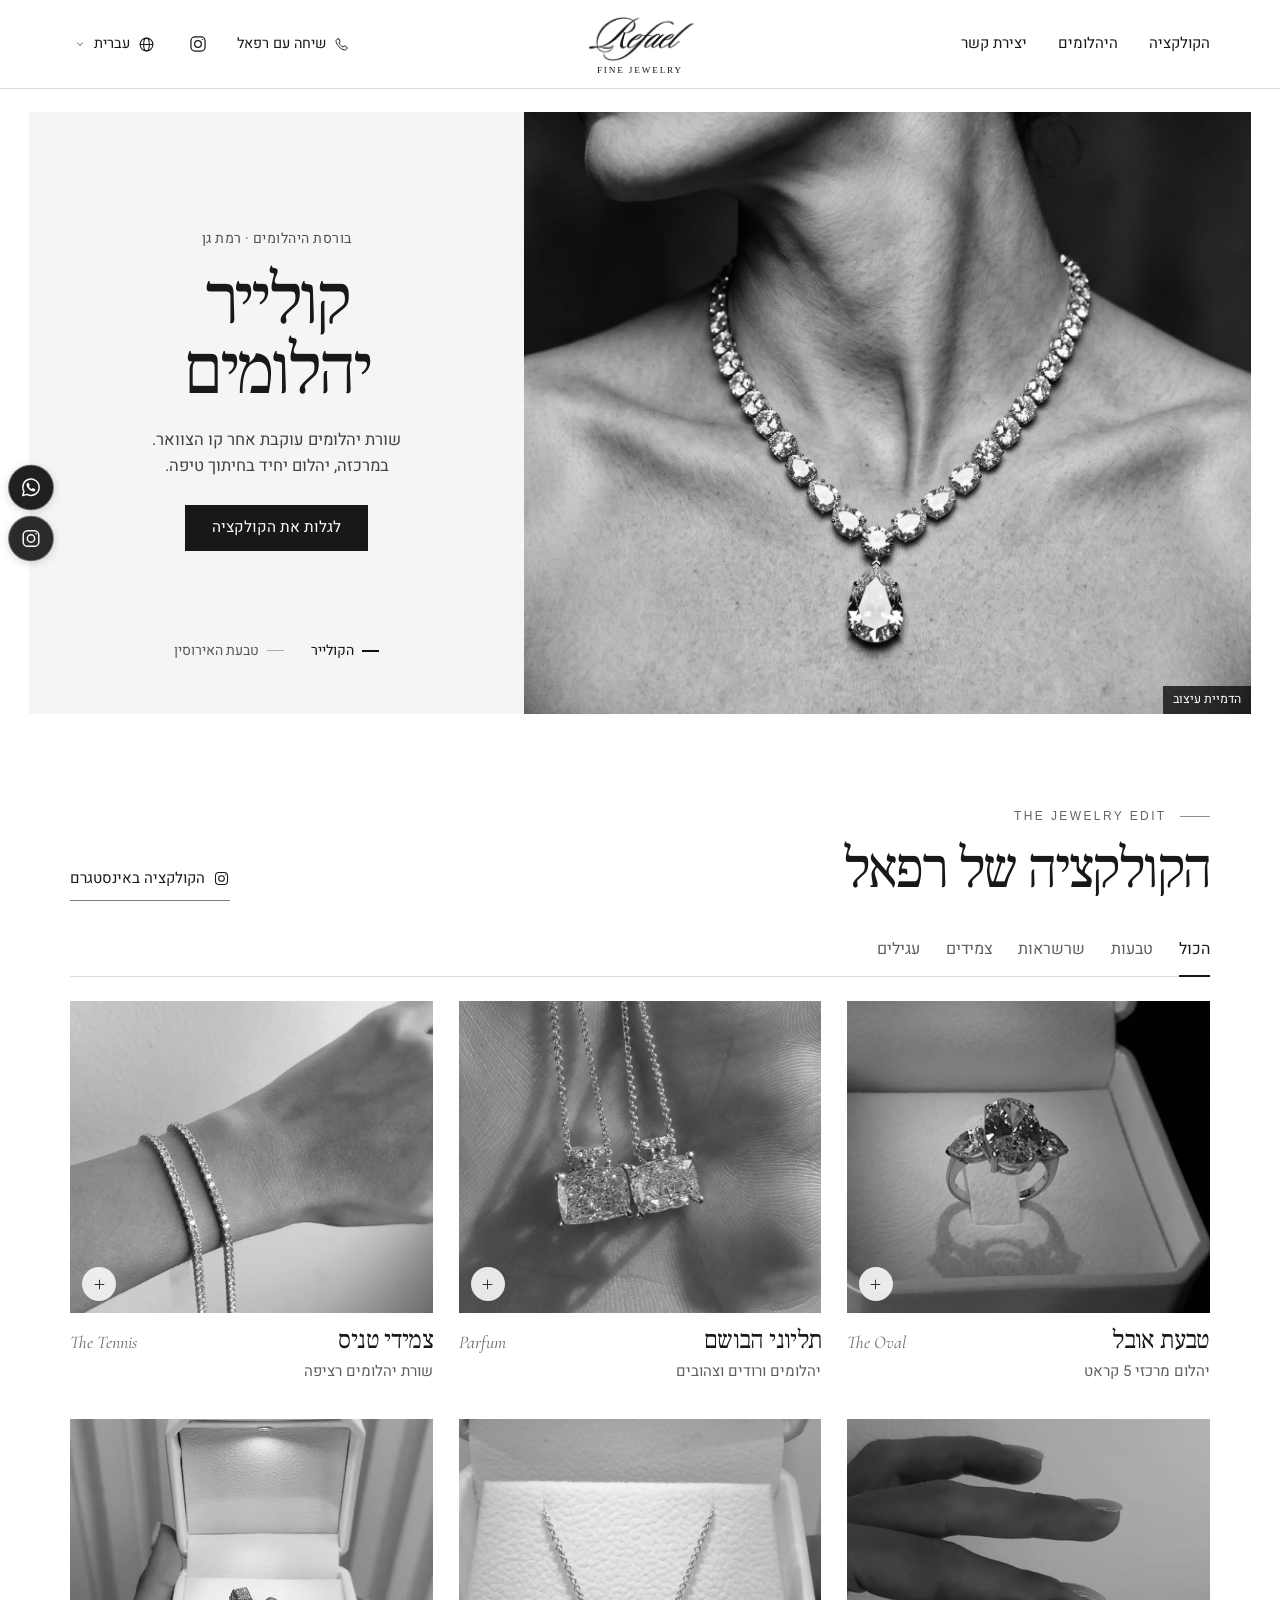
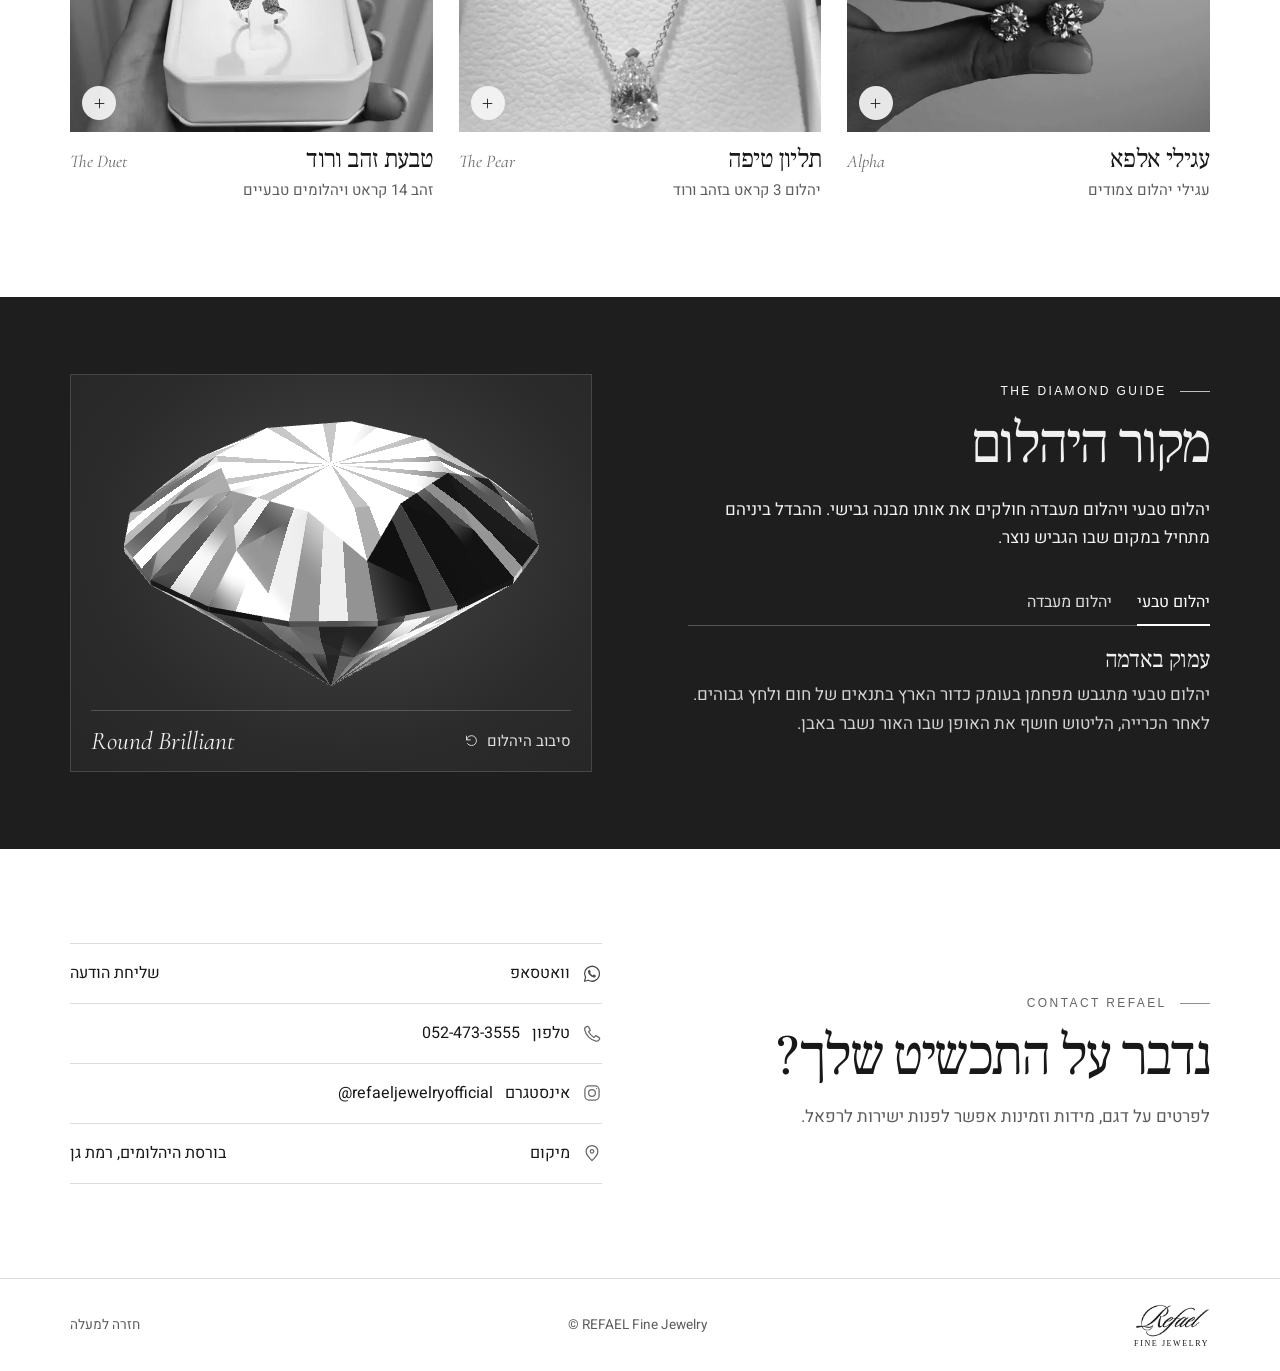
==== commit 0bcef69b: "Refresh cached styles and scripts for the collier edition" ====
--- a/index.html
+++ b/index.html
@@ -3,8 +3,8 @@
 <title>REFAEL | תכשיטי יהלומים בבורסת היהלומים ברמת גן</title>
 <meta name="description" content="גלו את תכשיטי REFAEL. טבעות, תליונים, עגילים וצמידים עם יהלומים טבעיים ויהלומי מעבדה. בורסת היהלומים ברמת גן.">
 <meta name="theme-color" content="#ffffff"><meta property="og:type" content="website"><meta property="og:locale" content="he_IL"><meta property="og:title" content="REFAEL Fine Jewelry"><meta property="og:description" content="תכשיטי יהלומים בבורסת היהלומים ברמת גן"><meta property="og:image" content="https://ic3cr1pt.github.io/refael-fine-jewelry/assets/collier-share.jpg">
-<link rel="icon" href="assets/favicon.svg" type="image/svg+xml"><link rel="stylesheet" href="style.css"><link rel="preload" as="font" type="font/woff2" href="assets/type/frank.woff2" crossorigin>
-<script defer src="site.js"></script><script defer src="diamond.js"></script><link rel="alternate" hreflang="he" href="https://ic3cr1pt.github.io/refael-fine-jewelry/"><link rel="alternate" hreflang="en" href="https://ic3cr1pt.github.io/refael-fine-jewelry/en.html"><link rel="alternate" hreflang="ru" href="https://ic3cr1pt.github.io/refael-fine-jewelry/ru.html"><link rel="canonical" href="https://ic3cr1pt.github.io/refael-fine-jewelry/"></head>
+<link rel="icon" href="assets/favicon.svg" type="image/svg+xml"><link rel="stylesheet" href="style.css?v=collier"><link rel="preload" as="font" type="font/woff2" href="assets/type/frank.woff2" crossorigin>
+<script defer src="site.js?v=collier"></script><script defer src="diamond.js?v=collier"></script><link rel="alternate" hreflang="he" href="https://ic3cr1pt.github.io/refael-fine-jewelry/"><link rel="alternate" hreflang="en" href="https://ic3cr1pt.github.io/refael-fine-jewelry/en.html"><link rel="alternate" hreflang="ru" href="https://ic3cr1pt.github.io/refael-fine-jewelry/ru.html"><link rel="canonical" href="https://ic3cr1pt.github.io/refael-fine-jewelry/"></head>
 <body>
 <svg xmlns="http://www.w3.org/2000/svg" class="symbols" aria-hidden="true"><symbol id="i-instagram" viewBox="0 0 24 24"><rect x="3.5" y="3.5" width="17" height="17" rx="4.8"/><circle cx="12" cy="12" r="4"/><circle cx="17.5" cy="6.7" r=".85" fill="currentColor" stroke="none"/></symbol><symbol id="i-whatsapp" viewBox="0 0 24 24"><path d="M20.9 11.7a8.9 8.9 0 0 1-13.2 7.8l-4.7 1.2 1.3-4.6a8.9 8.9 0 1 1 16.6-4.4Z"/><path d="M8.2 7.2c.4-.4.8-.4 1.1-.1l1.1 2c.2.3.2.5-.1.8l-.6.7c.7 1.4 1.8 2.5 3.2 3.1l.8-.9c.2-.2.4-.3.7-.1l2 1c.3.2.4.5.2.9-.4 1.2-1.3 1.8-2.5 1.6-3.1-.6-6.3-3.6-6.9-6.4-.2-1 .2-1.9 1-2.6Z" fill="currentColor" stroke="none"/></symbol><symbol id="i-phone" viewBox="0 0 24 24"><path d="M7.7 3.2 10 7.5 7.9 9.4c1.5 3 3.5 5 6.6 6.7l2-2.1 4.1 2.3c.6.3.8 1 .5 1.7-.8 1.9-2.3 3-4.4 2.6C10.4 19.5 4.4 13.4 3.3 7c-.4-1.8.8-3.5 2.9-4.1.7-.2 1.2-.1 1.5.3Z"/></symbol><symbol id="i-menu" viewBox="0 0 24 24"><path d="M3 8h18M3 16h18"/></symbol><symbol id="i-close" viewBox="0 0 24 24"><path d="m6 6 12 12M18 6 6 18"/></symbol><symbol id="i-prev" viewBox="0 0 24 24"><path d="m14.5 6-6 6 6 6"/></symbol><symbol id="i-next" viewBox="0 0 24 24"><path d="m9.5 6 6 6-6 6"/></symbol><symbol id="i-plus" viewBox="0 0 24 24"><path d="M12 5v14M5 12h14"/></symbol><symbol id="i-pin" viewBox="0 0 24 24"><path d="M19 10c0 5-7 11-7 11S5 15 5 10a7 7 0 1 1 14 0Z"/><circle cx="12" cy="10" r="2.2"/></symbol><symbol id="i-rotate" viewBox="0 0 24 24"><path d="M4 11a8 8 0 1 1 1.5 6M4 5v6h6"/></symbol><symbol id="i-diamond" viewBox="0 0 24 24"><path d="M2 8.5 6 4h12l4 4.5L12 21 2 8.5ZM2 8.5h20M8.5 8.5 12 21l3.5-12.5L12 4l-3.5 4.5Z"/></symbol><symbol id="i-chevron" viewBox="0 0 24 24"><path d="m7 10 5 5 5-5"/></symbol></svg>
 <a class="skip" href="#main">דילוג לתוכן</a>
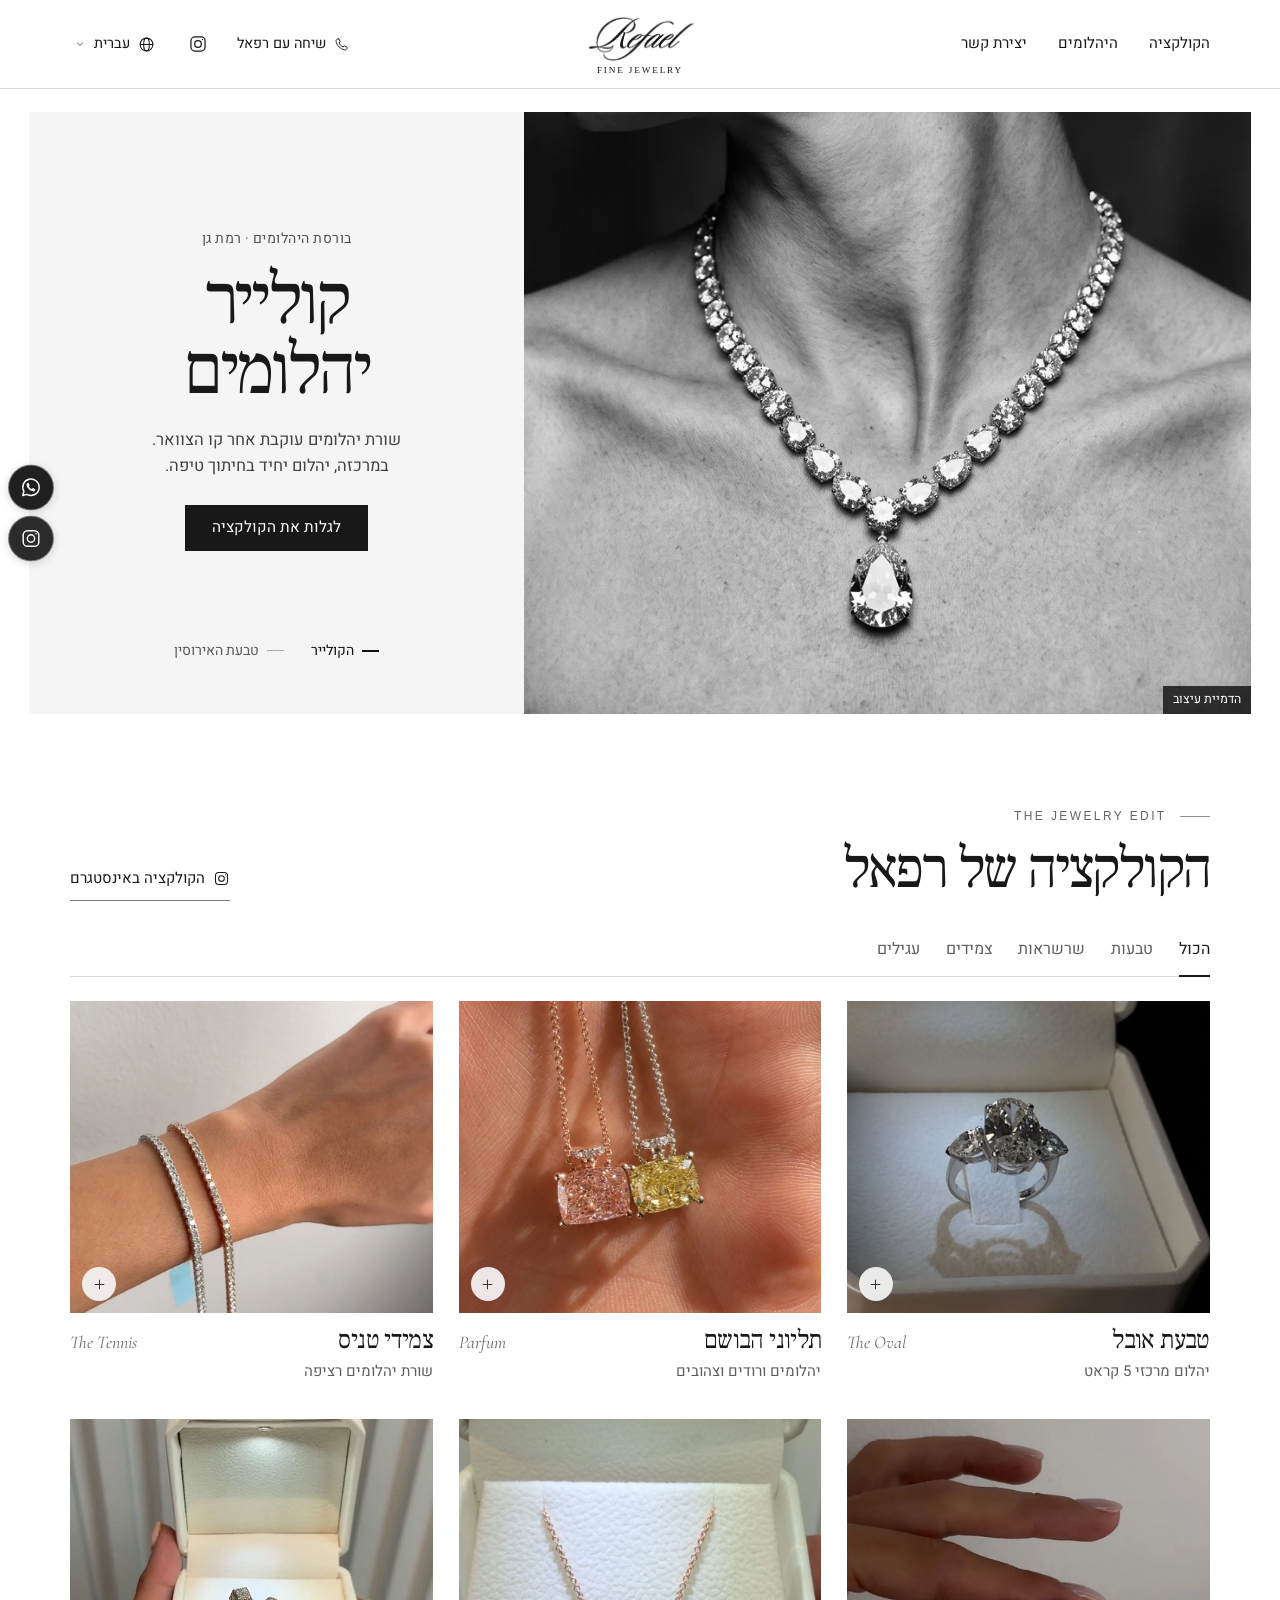
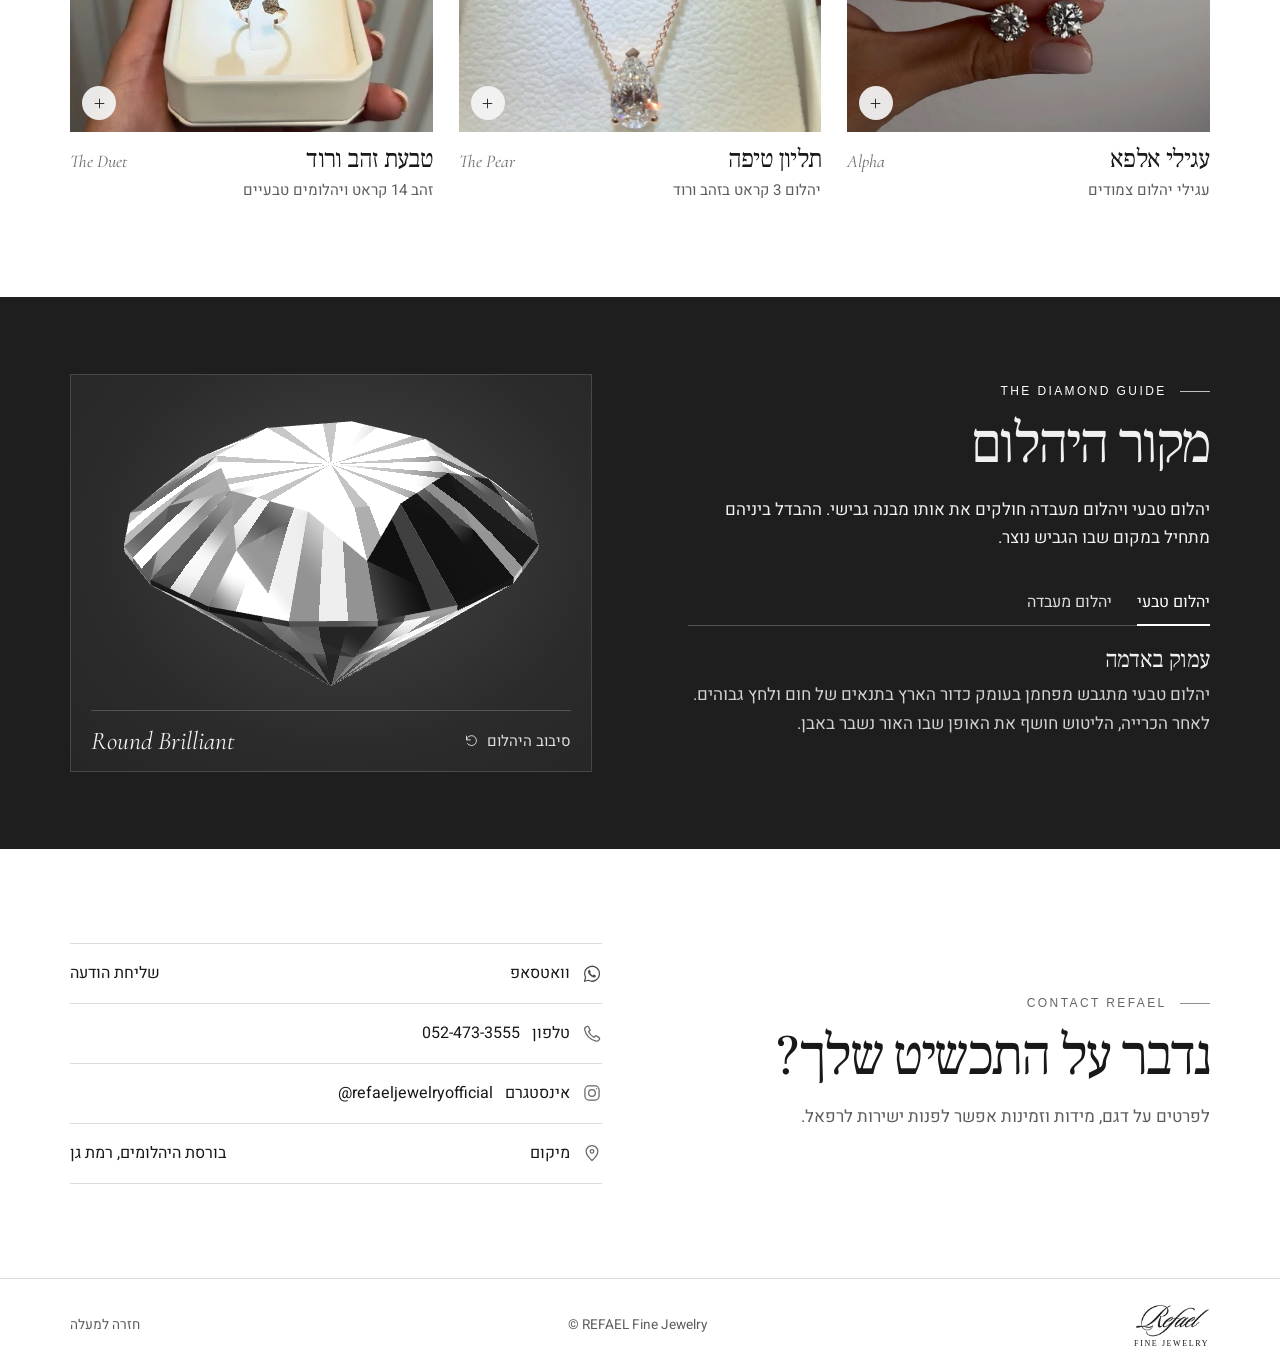
==== commit 3a2f5f2e: "Show the original colors of Refael jewelry photographs" ====
--- a/index.html
+++ b/index.html
@@ -3,7 +3,7 @@
 <title>REFAEL | תכשיטי יהלומים בבורסת היהלומים ברמת גן</title>
 <meta name="description" content="גלו את תכשיטי REFAEL. טבעות, תליונים, עגילים וצמידים עם יהלומים טבעיים ויהלומי מעבדה. בורסת היהלומים ברמת גן.">
 <meta name="theme-color" content="#ffffff"><meta property="og:type" content="website"><meta property="og:locale" content="he_IL"><meta property="og:title" content="REFAEL Fine Jewelry"><meta property="og:description" content="תכשיטי יהלומים בבורסת היהלומים ברמת גן"><meta property="og:image" content="https://ic3cr1pt.github.io/refael-fine-jewelry/assets/collier-share.jpg">
-<link rel="icon" href="assets/favicon.svg" type="image/svg+xml"><link rel="stylesheet" href="style.css?v=collier"><link rel="preload" as="font" type="font/woff2" href="assets/type/frank.woff2" crossorigin>
+<link rel="icon" href="assets/favicon.svg" type="image/svg+xml"><link rel="stylesheet" href="style.css?v=color-photos"><link rel="preload" as="font" type="font/woff2" href="assets/type/frank.woff2" crossorigin>
 <script defer src="site.js?v=collier"></script><script defer src="diamond.js?v=collier"></script><link rel="alternate" hreflang="he" href="https://ic3cr1pt.github.io/refael-fine-jewelry/"><link rel="alternate" hreflang="en" href="https://ic3cr1pt.github.io/refael-fine-jewelry/en.html"><link rel="alternate" hreflang="ru" href="https://ic3cr1pt.github.io/refael-fine-jewelry/ru.html"><link rel="canonical" href="https://ic3cr1pt.github.io/refael-fine-jewelry/"></head>
 <body>
 <svg xmlns="http://www.w3.org/2000/svg" class="symbols" aria-hidden="true"><symbol id="i-instagram" viewBox="0 0 24 24"><rect x="3.5" y="3.5" width="17" height="17" rx="4.8"/><circle cx="12" cy="12" r="4"/><circle cx="17.5" cy="6.7" r=".85" fill="currentColor" stroke="none"/></symbol><symbol id="i-whatsapp" viewBox="0 0 24 24"><path d="M20.9 11.7a8.9 8.9 0 0 1-13.2 7.8l-4.7 1.2 1.3-4.6a8.9 8.9 0 1 1 16.6-4.4Z"/><path d="M8.2 7.2c.4-.4.8-.4 1.1-.1l1.1 2c.2.3.2.5-.1.8l-.6.7c.7 1.4 1.8 2.5 3.2 3.1l.8-.9c.2-.2.4-.3.7-.1l2 1c.3.2.4.5.2.9-.4 1.2-1.3 1.8-2.5 1.6-3.1-.6-6.3-3.6-6.9-6.4-.2-1 .2-1.9 1-2.6Z" fill="currentColor" stroke="none"/></symbol><symbol id="i-phone" viewBox="0 0 24 24"><path d="M7.7 3.2 10 7.5 7.9 9.4c1.5 3 3.5 5 6.6 6.7l2-2.1 4.1 2.3c.6.3.8 1 .5 1.7-.8 1.9-2.3 3-4.4 2.6C10.4 19.5 4.4 13.4 3.3 7c-.4-1.8.8-3.5 2.9-4.1.7-.2 1.2-.1 1.5.3Z"/></symbol><symbol id="i-menu" viewBox="0 0 24 24"><path d="M3 8h18M3 16h18"/></symbol><symbol id="i-close" viewBox="0 0 24 24"><path d="m6 6 12 12M18 6 6 18"/></symbol><symbol id="i-prev" viewBox="0 0 24 24"><path d="m14.5 6-6 6 6 6"/></symbol><symbol id="i-next" viewBox="0 0 24 24"><path d="m9.5 6 6 6-6 6"/></symbol><symbol id="i-plus" viewBox="0 0 24 24"><path d="M12 5v14M5 12h14"/></symbol><symbol id="i-pin" viewBox="0 0 24 24"><path d="M19 10c0 5-7 11-7 11S5 15 5 10a7 7 0 1 1 14 0Z"/><circle cx="12" cy="10" r="2.2"/></symbol><symbol id="i-rotate" viewBox="0 0 24 24"><path d="M4 11a8 8 0 1 1 1.5 6M4 5v6h6"/></symbol><symbol id="i-diamond" viewBox="0 0 24 24"><path d="M2 8.5 6 4h12l4 4.5L12 21 2 8.5ZM2 8.5h20M8.5 8.5 12 21l3.5-12.5L12 4l-3.5 4.5Z"/></symbol><symbol id="i-chevron" viewBox="0 0 24 24"><path d="m7 10 5 5 5-5"/></symbol></svg>
@@ -27,7 +27,7 @@
     </div>
   </article>
   <article class="campaign-scene" id="scene-engagement" aria-labelledby="title-engagement" hidden>
-    <figure class="campaign-visual"><img src="assets/engagement-oval.webp" width="738" height="618" loading="lazy" alt="צילום אירוסין של REFAEL. יד עם טבעת יהלום אובל מונחת על חולצה לבנה"><figcaption dir="auto">צילום של REFAEL</figcaption></figure>
+    <figure class="campaign-visual"><img src="assets/engagement-oval.webp?v=color" width="738" height="618" loading="lazy" alt="צילום אירוסין של REFAEL. יד עם טבעת יהלום אובל מונחת על חולצה לבנה"><figcaption dir="auto">צילום של REFAEL</figcaption></figure>
     <div class="campaign-copy" dir="rtl">
       <p class="campaign-origin">בורסת היהלומים · רמת גן</p>
       <h2 id="title-engagement">טבעת <em>האירוסין</em></h2>
--- a/style.css
+++ b/style.css
@@ -127,7 +127,7 @@
 .pieces{display:grid;grid-template-columns:repeat(3,minmax(0,1fr));column-gap:clamp(16px,2vw,35px);row-gap:36px}
 .piece-open{display:block}
 .piece-photo{position:relative;overflow:hidden;background:#d8d8d8;aspect-ratio:1.16}
-.piece-photo img{filter:grayscale(1);width:100%;height:100%;object-fit:cover;transition:transform .65s cubic-bezier(.2,.6,.2,1)}
+.piece-photo img{width:100%;height:100%;object-fit:cover;transition:transform .65s cubic-bezier(.2,.6,.2,1)}
 .piece-open:hover .piece-photo img{transform:scale(1.045)}
 .enlarge{position:absolute;inset-inline-end:12px;bottom:12px;width:34px;height:34px;display:grid;place-items:center;border-radius:100%;background:#f6f6f6eb;color:#282828}
 .enlarge .icon{width:15px;height:15px}
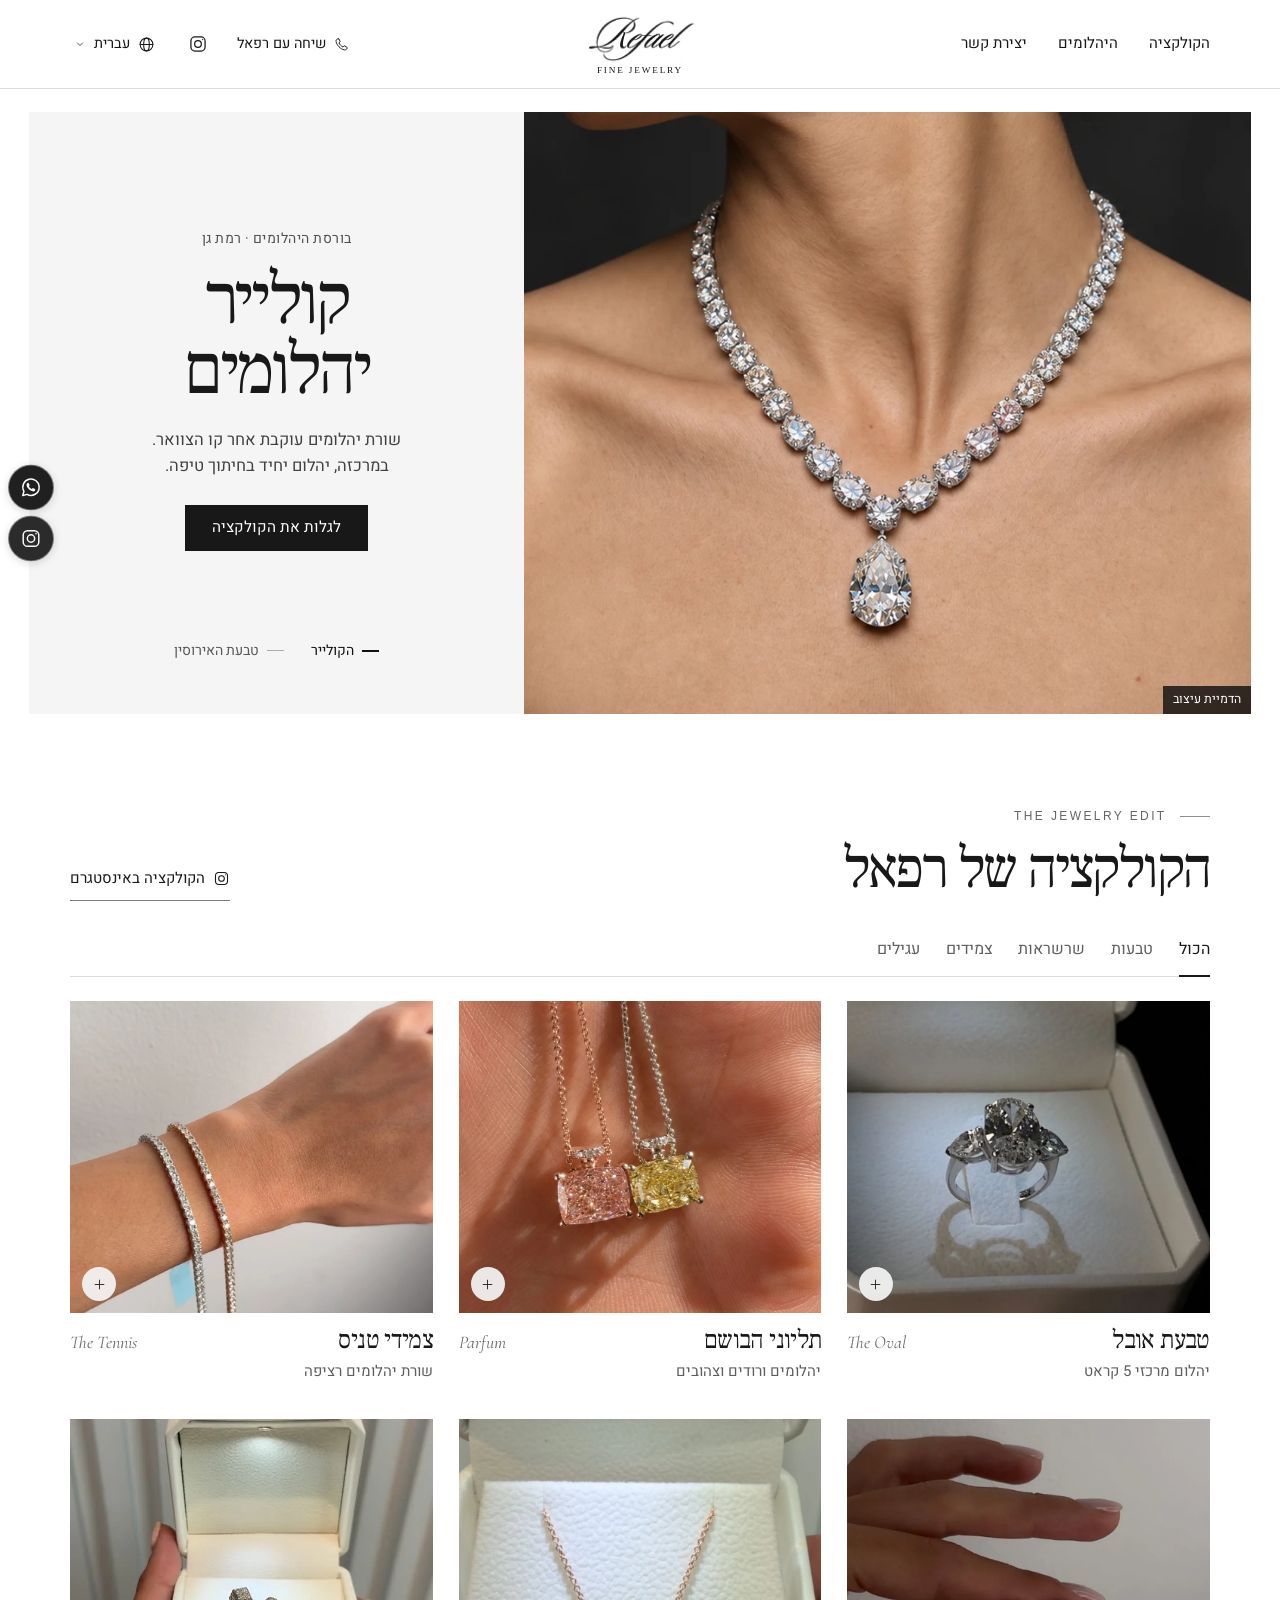
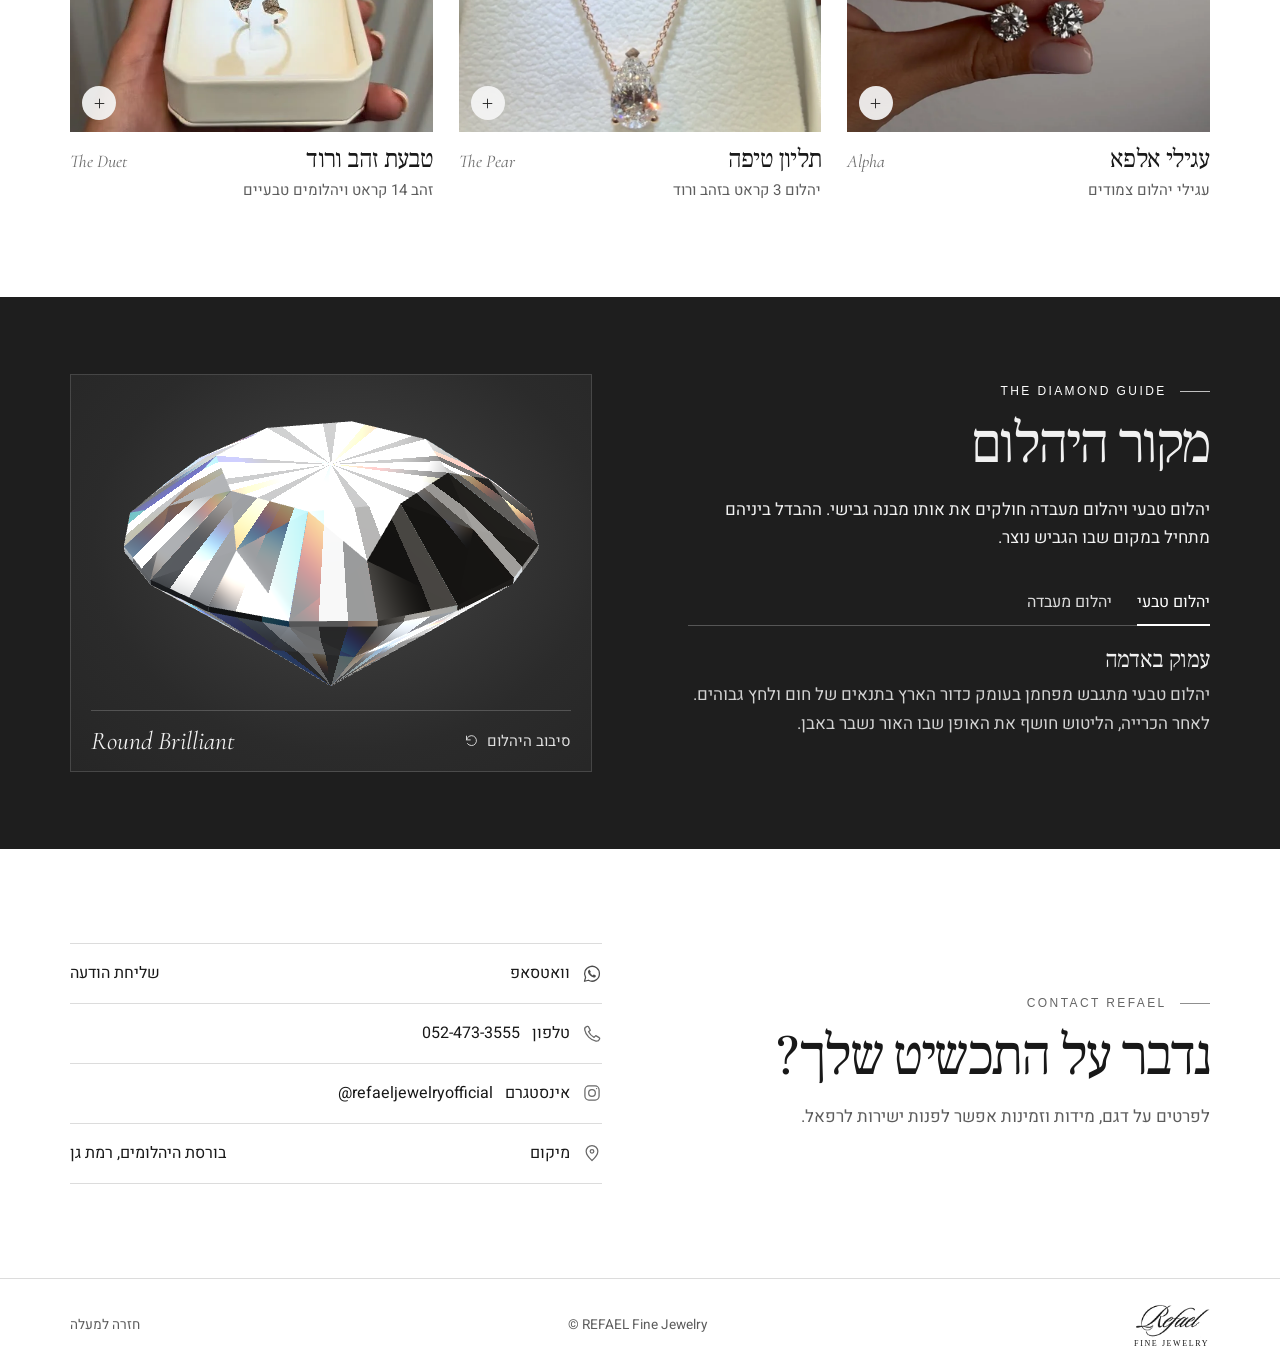
==== commit 51355c1a: "Present the collier and diamond origin study in color" ====
--- a/index.html
+++ b/index.html
@@ -2,9 +2,9 @@
 <html lang="he" dir="rtl"><head><meta charset="utf-8"><meta name="viewport" content="width=device-width, initial-scale=1, viewport-fit=cover">
 <title>REFAEL | תכשיטי יהלומים בבורסת היהלומים ברמת גן</title>
 <meta name="description" content="גלו את תכשיטי REFAEL. טבעות, תליונים, עגילים וצמידים עם יהלומים טבעיים ויהלומי מעבדה. בורסת היהלומים ברמת גן.">
-<meta name="theme-color" content="#ffffff"><meta property="og:type" content="website"><meta property="og:locale" content="he_IL"><meta property="og:title" content="REFAEL Fine Jewelry"><meta property="og:description" content="תכשיטי יהלומים בבורסת היהלומים ברמת גן"><meta property="og:image" content="https://ic3cr1pt.github.io/refael-fine-jewelry/assets/collier-share.jpg">
-<link rel="icon" href="assets/favicon.svg" type="image/svg+xml"><link rel="stylesheet" href="style.css?v=color-photos"><link rel="preload" as="font" type="font/woff2" href="assets/type/frank.woff2" crossorigin>
-<script defer src="site.js?v=collier"></script><script defer src="diamond.js?v=collier"></script><link rel="alternate" hreflang="he" href="https://ic3cr1pt.github.io/refael-fine-jewelry/"><link rel="alternate" hreflang="en" href="https://ic3cr1pt.github.io/refael-fine-jewelry/en.html"><link rel="alternate" hreflang="ru" href="https://ic3cr1pt.github.io/refael-fine-jewelry/ru.html"><link rel="canonical" href="https://ic3cr1pt.github.io/refael-fine-jewelry/"></head>
+<meta name="theme-color" content="#ffffff"><meta property="og:type" content="website"><meta property="og:locale" content="he_IL"><meta property="og:title" content="REFAEL Fine Jewelry"><meta property="og:description" content="תכשיטי יהלומים בבורסת היהלומים ברמת גן"><meta property="og:image" content="https://ic3cr1pt.github.io/refael-fine-jewelry/assets/collier-share.jpg?v=color">
+<link rel="icon" href="assets/favicon.svg" type="image/svg+xml"><link rel="stylesheet" href="style.css?v=diamond-fire"><link rel="preload" as="font" type="font/woff2" href="assets/type/frank.woff2" crossorigin>
+<script defer src="site.js?v=collier"></script><script defer src="diamond.js?v=diamond-fire"></script><link rel="alternate" hreflang="he" href="https://ic3cr1pt.github.io/refael-fine-jewelry/"><link rel="alternate" hreflang="en" href="https://ic3cr1pt.github.io/refael-fine-jewelry/en.html"><link rel="alternate" hreflang="ru" href="https://ic3cr1pt.github.io/refael-fine-jewelry/ru.html"><link rel="canonical" href="https://ic3cr1pt.github.io/refael-fine-jewelry/"></head>
 <body>
 <svg xmlns="http://www.w3.org/2000/svg" class="symbols" aria-hidden="true"><symbol id="i-instagram" viewBox="0 0 24 24"><rect x="3.5" y="3.5" width="17" height="17" rx="4.8"/><circle cx="12" cy="12" r="4"/><circle cx="17.5" cy="6.7" r=".85" fill="currentColor" stroke="none"/></symbol><symbol id="i-whatsapp" viewBox="0 0 24 24"><path d="M20.9 11.7a8.9 8.9 0 0 1-13.2 7.8l-4.7 1.2 1.3-4.6a8.9 8.9 0 1 1 16.6-4.4Z"/><path d="M8.2 7.2c.4-.4.8-.4 1.1-.1l1.1 2c.2.3.2.5-.1.8l-.6.7c.7 1.4 1.8 2.5 3.2 3.1l.8-.9c.2-.2.4-.3.7-.1l2 1c.3.2.4.5.2.9-.4 1.2-1.3 1.8-2.5 1.6-3.1-.6-6.3-3.6-6.9-6.4-.2-1 .2-1.9 1-2.6Z" fill="currentColor" stroke="none"/></symbol><symbol id="i-phone" viewBox="0 0 24 24"><path d="M7.7 3.2 10 7.5 7.9 9.4c1.5 3 3.5 5 6.6 6.7l2-2.1 4.1 2.3c.6.3.8 1 .5 1.7-.8 1.9-2.3 3-4.4 2.6C10.4 19.5 4.4 13.4 3.3 7c-.4-1.8.8-3.5 2.9-4.1.7-.2 1.2-.1 1.5.3Z"/></symbol><symbol id="i-menu" viewBox="0 0 24 24"><path d="M3 8h18M3 16h18"/></symbol><symbol id="i-close" viewBox="0 0 24 24"><path d="m6 6 12 12M18 6 6 18"/></symbol><symbol id="i-prev" viewBox="0 0 24 24"><path d="m14.5 6-6 6 6 6"/></symbol><symbol id="i-next" viewBox="0 0 24 24"><path d="m9.5 6 6 6-6 6"/></symbol><symbol id="i-plus" viewBox="0 0 24 24"><path d="M12 5v14M5 12h14"/></symbol><symbol id="i-pin" viewBox="0 0 24 24"><path d="M19 10c0 5-7 11-7 11S5 15 5 10a7 7 0 1 1 14 0Z"/><circle cx="12" cy="10" r="2.2"/></symbol><symbol id="i-rotate" viewBox="0 0 24 24"><path d="M4 11a8 8 0 1 1 1.5 6M4 5v6h6"/></symbol><symbol id="i-diamond" viewBox="0 0 24 24"><path d="M2 8.5 6 4h12l4 4.5L12 21 2 8.5ZM2 8.5h20M8.5 8.5 12 21l3.5-12.5L12 4l-3.5 4.5Z"/></symbol><symbol id="i-chevron" viewBox="0 0 24 24"><path d="m7 10 5 5 5-5"/></symbol></svg>
 <a class="skip" href="#main">דילוג לתוכן</a>
@@ -18,7 +18,7 @@
 <section class="hero" id="home" aria-labelledby="hero-title">
   <h1 id="hero-title" class="sr-only">תכשיטי היהלומים של REFAEL</h1>
   <article class="campaign-scene" id="scene-collier" aria-labelledby="title-collier">
-    <figure class="campaign-visual"><picture><source media="(max-width: 680px)" srcset="assets/collier-portrait.webp"><img src="assets/collier.webp" width="1680" height="1260" fetchpriority="high" alt="הדמיה בשחור־לבן של קולייר יהלומים עם תליון טיפה על הצוואר"></picture><figcaption dir="auto">הדמיית עיצוב</figcaption></figure>
+    <figure class="campaign-visual"><picture><source media="(max-width: 680px)" srcset="assets/collier-portrait.webp?v=color"><img src="assets/collier.webp?v=color" width="1044" height="783" fetchpriority="high" alt="הדמיה של קולייר יהלומים עם תליון טיפה על הצוואר"></picture><figcaption dir="auto">הדמיית עיצוב</figcaption></figure>
     <div class="campaign-copy" dir="rtl">
       <p class="campaign-origin">בורסת היהלומים · רמת גן</p>
       <h2 id="title-collier">קולייר <em>יהלומים</em></h2>
@@ -76,7 +76,7 @@
  <div class="diamond-tabs" role="group" aria-label="בחירת מקור היהלום" hidden><button aria-pressed="true" aria-controls="natural" data-origin="natural">יהלום טבעי</button><button aria-pressed="false" aria-controls="lab" data-origin="lab">יהלום מעבדה</button></div>
  <div class="origin-info" aria-live="polite"><div id="natural"><h3>עמוק באדמה</h3><p>יהלום טבעי מתגבש מפחמן בעומק כדור הארץ בתנאים של חום ולחץ גבוהים. לאחר הכרייה, הליטוש חושף את האופן שבו האור נשבר באבן.</p></div>
  <div id="lab"><h3>בסביבה מבוקרת</h3><p>יהלום מעבדה גדל מגביש זעיר בתנאים מבוקרים. גם אותו חותכים ומלטשים, ואיכות החיתוך משפיעה על האור שחוזר לעין.</p></div></div>
- </div><figure class="diamond-stage" aria-label="הדמיית יהלום בחיתוך עגול"><div class="gem-frame"><div class="gem-fallback"><svg class="icon" aria-hidden="true" focusable="false"><use href="#i-diamond"></use></svg></div><canvas id="gem" aria-hidden="true"></canvas></div>
+ </div><figure class="diamond-stage" aria-label="הדמיית יהלום בחיתוך עגול"><div class="gem-frame"><img class="gem-fallback" src="assets/round-brilliant.webp" alt="" width="650" height="419" loading="lazy"><canvas id="gem" aria-hidden="true"></canvas></div>
  <figcaption><span lang="en" dir="ltr">Round Brilliant</span><button id="turn-gem" hidden><svg class="icon" aria-hidden="true" focusable="false"><use href="#i-rotate"></use></svg>סיבוב היהלום</button></figcaption></figure>
 </div></section>
 <section class="contact section-pad" id="contact" aria-labelledby="contact-title"><div class="wrap contact-grid"><div><p class="kicker" dir="ltr" lang="en">CONTACT REFAEL<span></span></p><h2 id="contact-title">נדבר על התכשיט שלך?</h2><p>לפרטים על דגם, מידות וזמינות אפשר לפנות ישירות לרפאל.</p></div><div class="contact-list">
--- a/style.css
+++ b/style.css
@@ -150,8 +150,7 @@
 #gem,.gem-fallback{position:absolute;inset:0;width:100%;height:100%}
 #gem{touch-action:pan-y;cursor:grab}
 #gem:active{cursor:grabbing}
-.gem-fallback{display:grid;place-items:center;color:#d3d3d3}
-.gem-fallback .icon{width:43%;height:55%;stroke-width:.43}
+.gem-fallback{object-fit:contain}
 .diamond-stage figcaption{display:flex;align-items:center;justify-content:space-between;border-top:1px solid #b4b4b44d;margin:0 20px;padding:8px 0;direction:ltr;gap:10px}
 .diamond-stage figcaption span{font:italic 1.6rem var(--italic)}
 #turn-gem{display:flex;align-items:center;gap:8px;min-height:44px;color:#dfdfdf;font: .94rem var(--sans)}
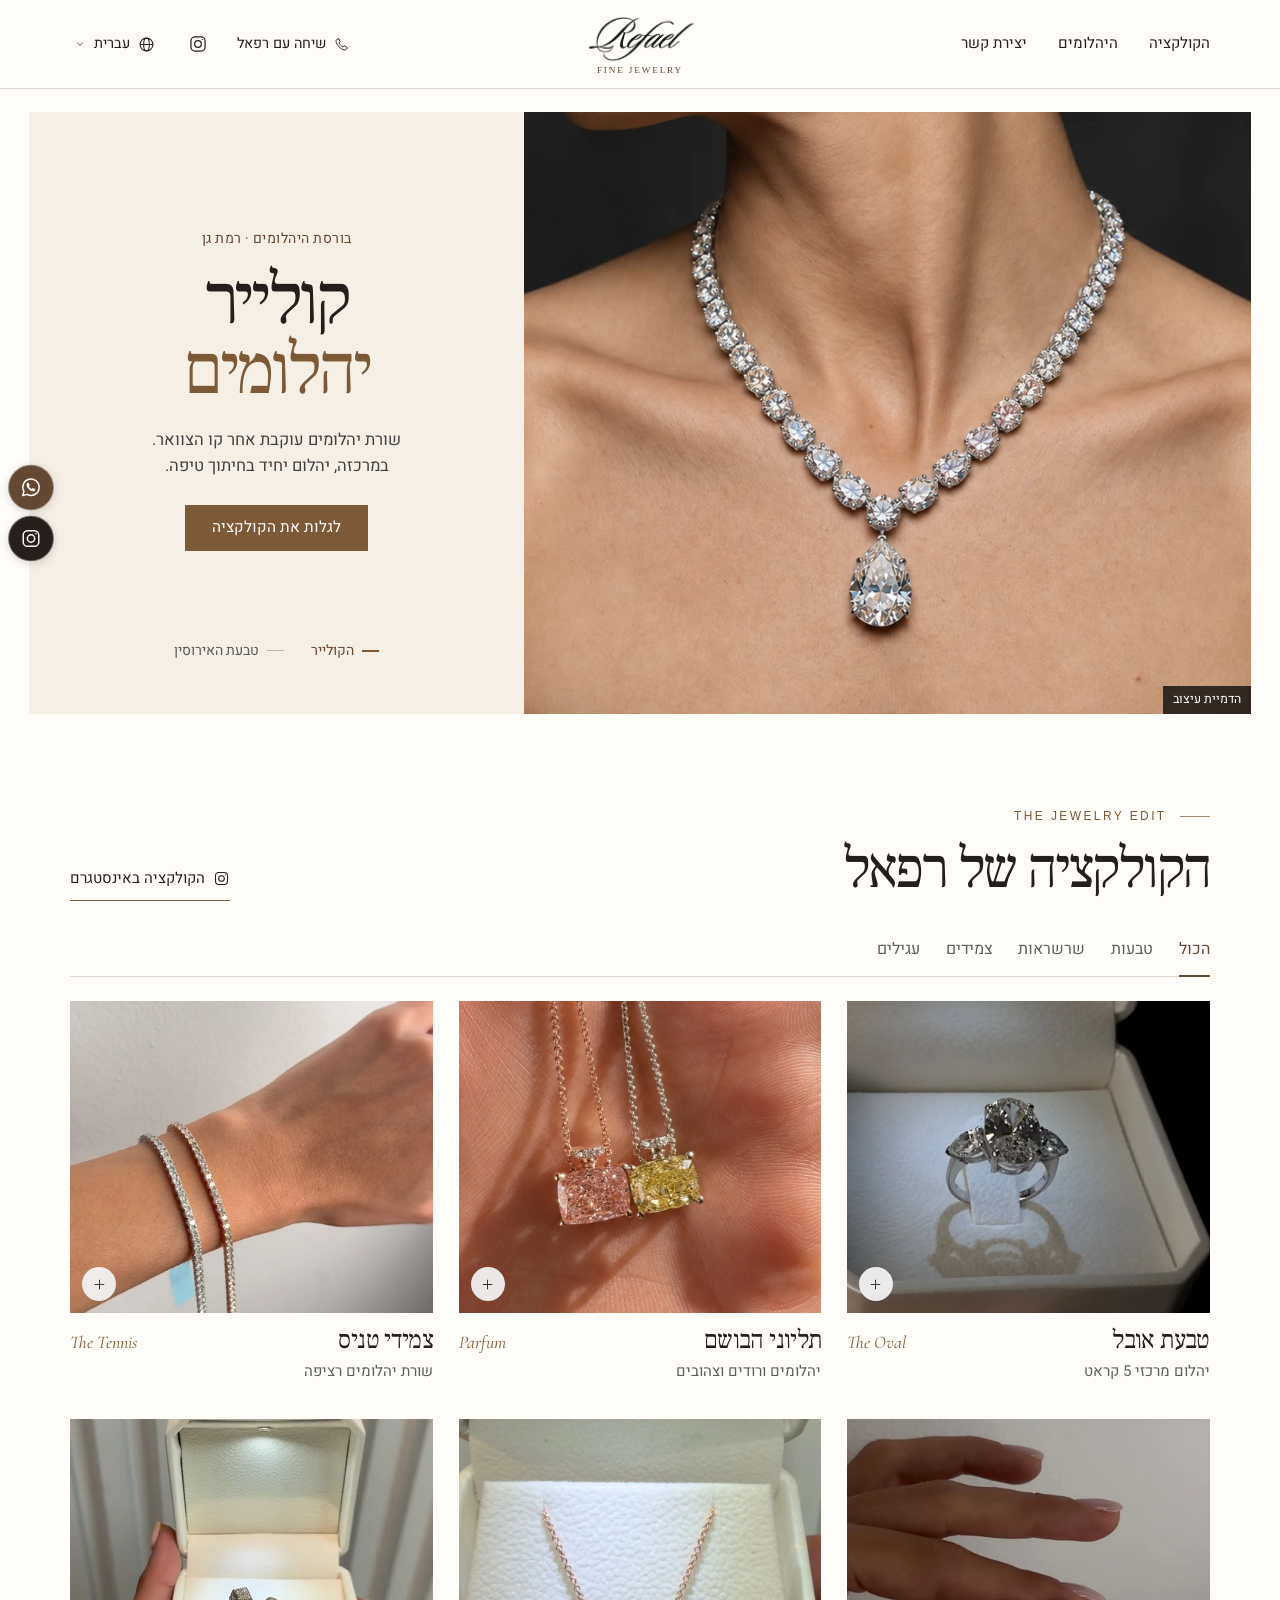
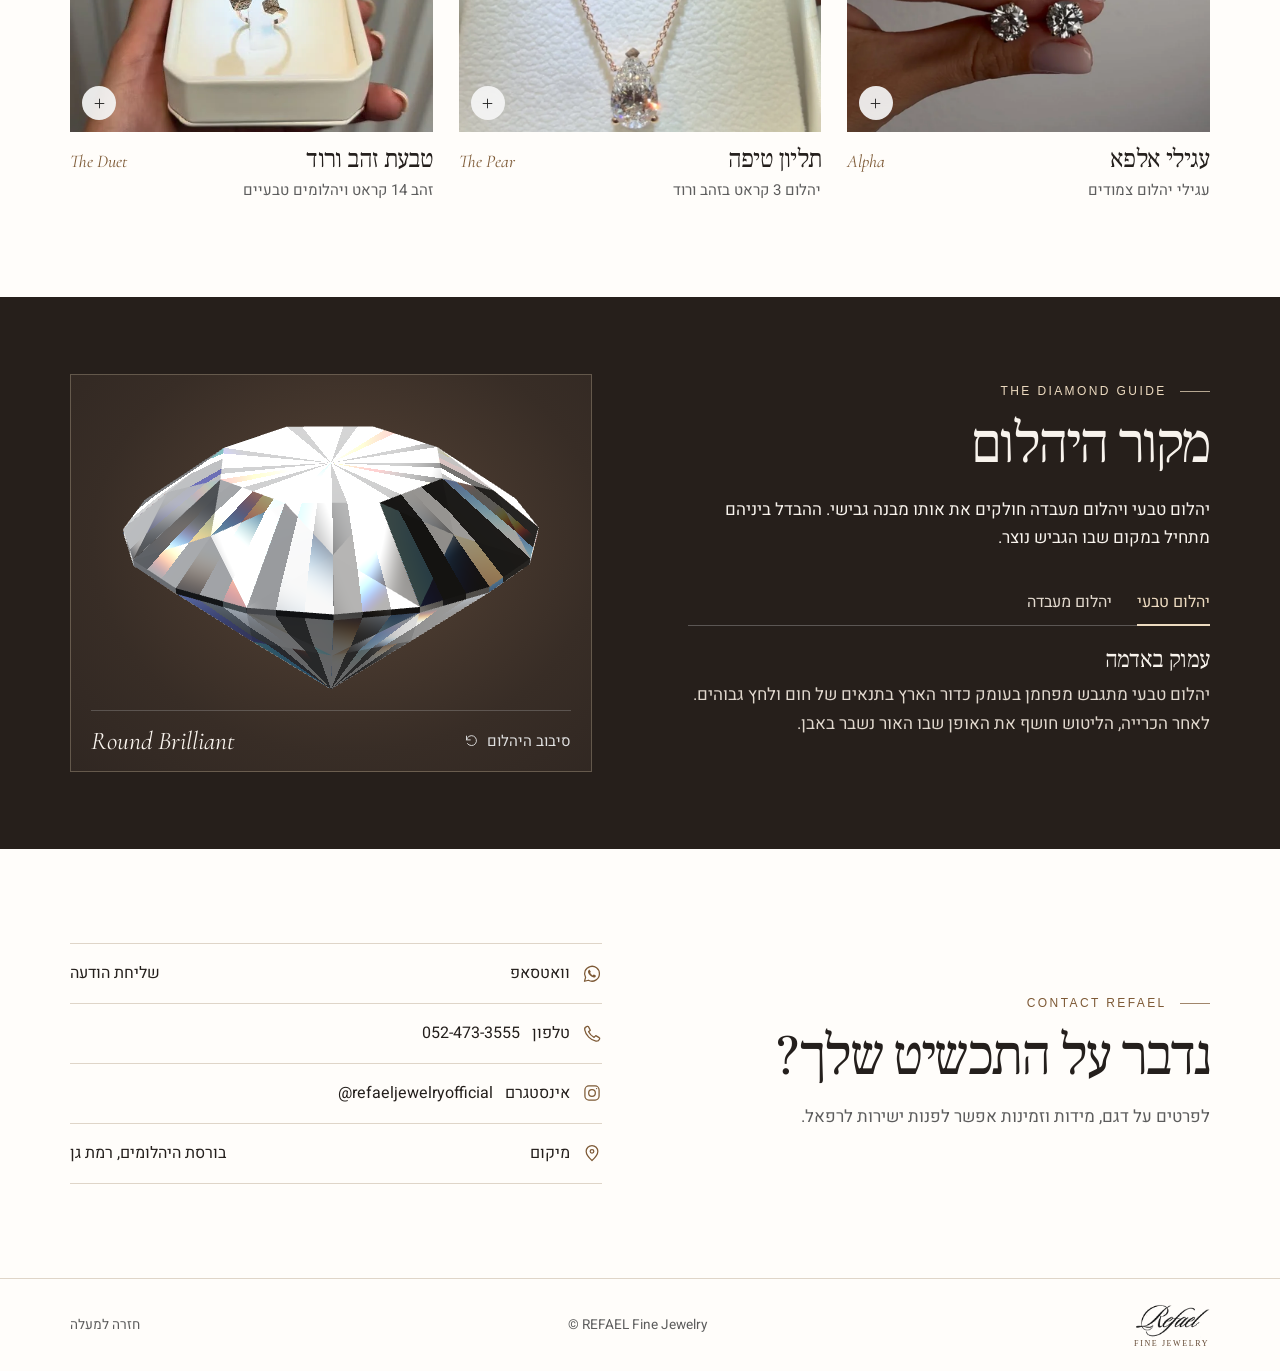
==== commit 254ee3de: "Warm the site palette with bronze and champagne storefront tones" ====
--- a/index.html
+++ b/index.html
@@ -2,8 +2,8 @@
 <html lang="he" dir="rtl"><head><meta charset="utf-8"><meta name="viewport" content="width=device-width, initial-scale=1, viewport-fit=cover">
 <title>REFAEL | תכשיטי יהלומים בבורסת היהלומים ברמת גן</title>
 <meta name="description" content="גלו את תכשיטי REFAEL. טבעות, תליונים, עגילים וצמידים עם יהלומים טבעיים ויהלומי מעבדה. בורסת היהלומים ברמת גן.">
-<meta name="theme-color" content="#ffffff"><meta property="og:type" content="website"><meta property="og:locale" content="he_IL"><meta property="og:title" content="REFAEL Fine Jewelry"><meta property="og:description" content="תכשיטי יהלומים בבורסת היהלומים ברמת גן"><meta property="og:image" content="https://ic3cr1pt.github.io/refael-fine-jewelry/assets/collier-share.jpg?v=color">
-<link rel="icon" href="assets/favicon.svg" type="image/svg+xml"><link rel="stylesheet" href="style.css?v=diamond-fire"><link rel="preload" as="font" type="font/woff2" href="assets/type/frank.woff2" crossorigin>
+<meta name="theme-color" content="#fffdfa"><meta property="og:type" content="website"><meta property="og:locale" content="he_IL"><meta property="og:title" content="REFAEL Fine Jewelry"><meta property="og:description" content="תכשיטי יהלומים בבורסת היהלומים ברמת גן"><meta property="og:image" content="https://ic3cr1pt.github.io/refael-fine-jewelry/assets/collier-share.jpg?v=color">
+<link rel="icon" href="assets/favicon.svg" type="image/svg+xml"><link rel="stylesheet" href="style.css?v=storefront-bronze"><link rel="preload" as="font" type="font/woff2" href="assets/type/frank.woff2" crossorigin>
 <script defer src="site.js?v=collier"></script><script defer src="diamond.js?v=diamond-fire"></script><link rel="alternate" hreflang="he" href="https://ic3cr1pt.github.io/refael-fine-jewelry/"><link rel="alternate" hreflang="en" href="https://ic3cr1pt.github.io/refael-fine-jewelry/en.html"><link rel="alternate" hreflang="ru" href="https://ic3cr1pt.github.io/refael-fine-jewelry/ru.html"><link rel="canonical" href="https://ic3cr1pt.github.io/refael-fine-jewelry/"></head>
 <body>
 <svg xmlns="http://www.w3.org/2000/svg" class="symbols" aria-hidden="true"><symbol id="i-instagram" viewBox="0 0 24 24"><rect x="3.5" y="3.5" width="17" height="17" rx="4.8"/><circle cx="12" cy="12" r="4"/><circle cx="17.5" cy="6.7" r=".85" fill="currentColor" stroke="none"/></symbol><symbol id="i-whatsapp" viewBox="0 0 24 24"><path d="M20.9 11.7a8.9 8.9 0 0 1-13.2 7.8l-4.7 1.2 1.3-4.6a8.9 8.9 0 1 1 16.6-4.4Z"/><path d="M8.2 7.2c.4-.4.8-.4 1.1-.1l1.1 2c.2.3.2.5-.1.8l-.6.7c.7 1.4 1.8 2.5 3.2 3.1l.8-.9c.2-.2.4-.3.7-.1l2 1c.3.2.4.5.2.9-.4 1.2-1.3 1.8-2.5 1.6-3.1-.6-6.3-3.6-6.9-6.4-.2-1 .2-1.9 1-2.6Z" fill="currentColor" stroke="none"/></symbol><symbol id="i-phone" viewBox="0 0 24 24"><path d="M7.7 3.2 10 7.5 7.9 9.4c1.5 3 3.5 5 6.6 6.7l2-2.1 4.1 2.3c.6.3.8 1 .5 1.7-.8 1.9-2.3 3-4.4 2.6C10.4 19.5 4.4 13.4 3.3 7c-.4-1.8.8-3.5 2.9-4.1.7-.2 1.2-.1 1.5.3Z"/></symbol><symbol id="i-menu" viewBox="0 0 24 24"><path d="M3 8h18M3 16h18"/></symbol><symbol id="i-close" viewBox="0 0 24 24"><path d="m6 6 12 12M18 6 6 18"/></symbol><symbol id="i-prev" viewBox="0 0 24 24"><path d="m14.5 6-6 6 6 6"/></symbol><symbol id="i-next" viewBox="0 0 24 24"><path d="m9.5 6 6 6-6 6"/></symbol><symbol id="i-plus" viewBox="0 0 24 24"><path d="M12 5v14M5 12h14"/></symbol><symbol id="i-pin" viewBox="0 0 24 24"><path d="M19 10c0 5-7 11-7 11S5 15 5 10a7 7 0 1 1 14 0Z"/><circle cx="12" cy="10" r="2.2"/></symbol><symbol id="i-rotate" viewBox="0 0 24 24"><path d="M4 11a8 8 0 1 1 1.5 6M4 5v6h6"/></symbol><symbol id="i-diamond" viewBox="0 0 24 24"><path d="M2 8.5 6 4h12l4 4.5L12 21 2 8.5ZM2 8.5h20M8.5 8.5 12 21l3.5-12.5L12 4l-3.5 4.5Z"/></symbol><symbol id="i-chevron" viewBox="0 0 24 24"><path d="m7 10 5 5 5-5"/></symbol></svg>
--- a/style.css
+++ b/style.css
@@ -1,7 +1,18 @@
 @font-face{font-family:Heebo;src:url(assets/type/heebo.woff2) format('woff2');font-weight:400;font-display:swap}
 @font-face{font-family:Frank;src:url(assets/type/frank.woff2) format('woff2');font-weight:400;font-display:swap}
 @font-face{font-family:Cormorant;src:url(assets/type/cormorant.woff2) format('woff2');font-weight:400;font-style:italic;font-display:swap}
-:root{--ink:#181818;--paper:#fff;--line:#dcdcdc;--on-dark:#fff;--gutter:clamp(24px,5.5vw,108px);--head:88px;--sans:Heebo,Arial,sans-serif;--serif:Frank,Georgia,serif;--italic:Cormorant,Georgia,serif;scroll-behavior:smooth;scroll-padding-top:calc(var(--head) + 12px);color-scheme:light}
+/* Warm metal lettering and walnut wood from the REFAEL storefront. */
+:root{
+  --ink:#241f1c;
+  --paper:#fffdfa;
+  --ivory:#f5efe6;
+  --line:#dfd5c8;
+  --bronze:#7d5935;
+  --bronze-deep:#634833;
+  --champagne:#c7b69c;
+  --espresso:#261f1b;
+  --on-dark:#eddbc1;
+  --gutter:clamp(24px,5.5vw,108px);--head:88px;--sans:Heebo,Arial,sans-serif;--serif:Frank,Georgia,serif;--italic:Cormorant,Georgia,serif;scroll-behavior:smooth;scroll-padding-top:calc(var(--head) + 12px);color-scheme:light}
 :lang(ru){--sans:Arial,sans-serif;--serif:Georgia,'Times New Roman',serif;--italic:Georgia,'Times New Roman',serif}
 :lang(en){--serif:Georgia,'Times New Roman',serif}
 *,*::before,*::after{box-sizing:border-box}
@@ -9,7 +20,7 @@
 a{color:inherit;text-decoration:none}
 button,summary,a{-webkit-tap-highlight-color:transparent;touch-action:manipulation}
 button{font:inherit;color:inherit;cursor:pointer;background:transparent;border:0;padding:0}
-button:focus-visible,a:focus-visible,summary:focus-visible{outline:3px solid #8e8e8e;outline-offset:4px}
+button:focus-visible,a:focus-visible,summary:focus-visible{outline:3px solid var(--bronze);outline-offset:4px}
 [hidden]{display:none!important}
 img{max-width:100%;display:block}
 h1,h2,h3,p,figure{margin:0}
@@ -24,12 +35,12 @@
 .main-nav,.nav-contact{display:flex;align-items:center;gap:clamp(16px,2.4vw,38px)}
 .main-nav{font-size:.94rem}
 .main-nav a{position:relative;padding:10px 0}
-.main-nav a:after{content:'';position:absolute;inset: auto 0 6px;height:1px;background:currentColor;transform:scaleX(0);transition:transform .2s}
+.main-nav a:after{content:'';position:absolute;inset: auto 0 6px;height:1px;background:var(--bronze);transform:scaleX(0);transition:transform .2s}
 .main-nav a:hover:after,.main-nav a:focus-visible:after{transform:scaleX(1)}
 .home{justify-self:center;grid-column:2;grid-row:1}
 .logo{display:flex;align-items:center;flex-flow:column;gap:2px;direction:ltr}
 .logo img{width:109px;height:auto;filter:grayscale(1)}
-.logo span{font: .575rem/1.1 Georgia,serif;letter-spacing:.2em}
+.logo span{color:var(--bronze-deep);font: .575rem/1.1 Georgia,serif;letter-spacing:.2em}
 .nav-contact{justify-self:end;gap:17px;grid-column:3;grid-row:1}
 .phone-link,.lang summary{display:inline-flex;align-items:center;justify-content:center;gap:8px;min-height:44px;font-size:.9rem}
 .phone-link .icon{width:15px;height:15px}
@@ -40,7 +51,7 @@
 .lang summary .down{width:12px;height:12px}
 .lang-menu{position:absolute;inset-inline-end:0;top:100%;min-width:155px;padding:6px;background:var(--paper);border:1px solid var(--line);color:var(--ink);box-shadow:0 12px 28px #10101028}
 .lang-menu a{display:flex;align-items:center;justify-content:space-between;gap:20px;padding:10px 12px;font-family:Heebo,Arial,sans-serif}
-.lang-menu a:hover,.lang-menu a[aria-current=page]{background:#e5e5e5}
+.lang-menu a:hover,.lang-menu a[aria-current=page]{background:var(--ivory);color:var(--bronze-deep)}
 .mobile-menu{display:none}
 /* The picture and the text share a spread at wide widths. */
 .hero{
@@ -75,29 +86,29 @@
   }
 }
 #scene-engagement .campaign-visual img{object-position:49% 49%}
-.campaign-copy,.campaign-selector{grid-column:1;text-align:center;background:#f5f5f5}
+.campaign-copy,.campaign-selector{grid-column:1;text-align:center;background:var(--ivory)}
 .campaign-copy{
   grid-row:1;display:flex;flex-direction:column;align-items:center;justify-content:center;
   padding:clamp(32px,5vw,88px) clamp(24px,3.7vw,68px) 18px;
 }
 .campaign-origin{
   font:400 .875rem/1.5 var(--sans);
-  color:#515151;letter-spacing:.035em;
+  color:var(--bronze-deep);letter-spacing:.035em;
 }
 .campaign-copy h2{
   font:400 clamp(3.65rem,5.6vw,7.3rem)/.98 var(--serif);letter-spacing:-.047em;
   margin:17px 0 20px;
 }
-.campaign-copy h2 em{display:block;font:inherit}
+.campaign-copy h2 em{display:block;font:inherit;color:var(--bronze)}
 html[lang=en] .campaign-copy h2 em{font-family:var(--italic);font-style:italic}
 html[lang=ru] .campaign-copy h2{font-size:clamp(2.25rem,3.7vw,4.85rem);letter-spacing:-.05em}
 .campaign-description{max-width:29ch;color:#414141;font:400 1.03rem/1.58 var(--sans);text-wrap:pretty}
 .campaign-link,.button-dark{
   display:inline-flex;align-items:center;justify-content:center;gap:9px;
-  min-height:46px;padding:9px 26px;background:#181818;color:white;font-size:.96rem;
-}
-.campaign-link{margin-top:26px;border:1px solid #181818;transition:background .2s,color .2s}
-.campaign-link:hover{background:transparent;color:#151515}
+  min-height:46px;padding:9px 26px;background:var(--bronze);color:white;font-size:.96rem;
+}
+.campaign-link{margin-top:26px;border:1px solid var(--bronze);transition:background .2s,color .2s}
+.campaign-link:hover{background:var(--bronze-deep);border-color:var(--bronze-deep)}
 .campaign-selector{
   grid-row:2;display:flex;align-items:center;justify-content:center;gap:clamp(15px,2.1vw,32px);
   padding:8px 12px clamp(20px,3.2vw,48px);
@@ -106,10 +117,10 @@
   display:inline-flex;align-items:center;gap:8px;min-height:44px;
   font-size:.88rem;line-height:1.35;color:#595959;
 }
-.campaign-selector button:before{content:'';width:17px;height:1px;background:#acacac;transition:background .2s}
-.campaign-selector button[aria-pressed=true]{color:#111}
-.campaign-selector button[aria-pressed=true]:before{height:2px;background:#111}
-.kicker{display:flex;align-items:center;gap:13px;width:max-content;max-width:100%;font:500 .75rem/1.4 Arial,sans-serif;color:#656565;letter-spacing:.20em;text-transform:uppercase}
+.campaign-selector button:before{content:'';width:17px;height:1px;background:var(--champagne);transition:background .2s}
+.campaign-selector button[aria-pressed=true]{color:var(--bronze-deep)}
+.campaign-selector button[aria-pressed=true]:before{height:2px;background:var(--bronze)}
+.kicker{display:flex;align-items:center;gap:13px;width:max-content;max-width:100%;font:500 .75rem/1.4 Arial,sans-serif;color:var(--bronze);letter-spacing:.20em;text-transform:uppercase}
 [dir=rtl] .kicker{margin-left:auto}
 .kicker span{background:currentColor;height:1px;width:30px;opacity:.72}
 .kicker.light{color:var(--on-dark)}
@@ -117,12 +128,12 @@
 .section-intro{display:flex;align-items:flex-end;justify-content:space-between;gap:24px}
 h2{font:400 clamp(2.55rem,4.45vw,5rem)/1.1 var(--serif);letter-spacing:-.045em}
 .section-intro h2,.diamond-copy h2,.contact h2{margin-top:13px}
-.text-link{display:inline-flex;align-items:center;gap:8px;font-size:.94rem;min-height:44px;border-bottom:1px solid #7d7d7d}
+.text-link{display:inline-flex;align-items:center;gap:8px;font-size:.94rem;min-height:44px;border-bottom:1px solid var(--bronze)}
 .text-link .icon{width:17px;height:17px}
 .filters{display:flex;gap:clamp(15px,2vw,32px);border-bottom:1px solid var(--line);margin:29px 0 24px}
 .filters button,.diamond-tabs button{position:relative;font-size:1rem;min-height:46px}
 .filters button{color:#5f5f5f;padding-bottom:7px}
-.filters button[aria-pressed=true]{color:var(--ink)}
+.filters button[aria-pressed=true]{color:var(--bronze-deep)}
 .filters button[aria-pressed=true]:after,.diamond-tabs button[aria-pressed=true]:after{content:'';height:2px;position:absolute;inset:auto 0 -1px;background:currentColor}
 .pieces{display:grid;grid-template-columns:repeat(3,minmax(0,1fr));column-gap:clamp(16px,2vw,35px);row-gap:36px}
 .piece-open{display:block}
@@ -133,19 +144,20 @@
 .enlarge .icon{width:15px;height:15px}
 .piece-line{display:flex;align-items:baseline;justify-content:space-between;gap:12px;margin-top:13px}
 .piece-line h3,.origin-info h3{font:400 clamp(1.45rem,2vw,2.2rem)/1.2 var(--serif);letter-spacing:-.025em}
-.piece-latin{color:#6b6b6b;font:italic clamp(.99rem,1.4vw,1.3rem)/1.2 var(--italic);white-space:nowrap}
+.piece-latin{color:var(--bronze);font:italic clamp(.99rem,1.4vw,1.3rem)/1.2 var(--italic);white-space:nowrap}
 .piece-sub{font-size:.94rem;color:#5e5e5e;margin-top:3px}
-.diamond-section{background:#1e1e1e;color:#f1f1f1;padding-block:clamp(54px,6vw,100px)}
+.diamond-section{background:var(--espresso);color:#f8f3ed;padding-block:clamp(54px,6vw,100px)}
 .diamond-grid{display:grid;grid-template-columns:1fr 1fr;align-items:center;gap:clamp(30px,7.5vw,130px)}
 .diamond-lead,.origin-info p,.contact p:not(.kicker),.detail-copy>p:not(.kicker){font-size:1.06rem;line-height:1.7}
 .diamond-lead{margin-top:20px;max-width:520px}
 .diamond-tabs{display:flex;gap:25px;border-bottom:1px solid #e7e7e747;margin:26px 0 20px}
-.diamond-tabs button{color:#dbdbdb}
+.diamond-tabs button{color:#e2d9ce}
 .diamond-tabs button[aria-pressed=true]{color:var(--on-dark)}
+.diamond-section :focus-visible{outline-color:var(--champagne)}
 .origin-info{min-height:116px}
 .origin-info h3{font-size:1.5rem}
-.origin-info p{color:#d1d1d1;margin-top:6px;max-width:530px}
-.diamond-stage{background:radial-gradient(ellipse at 53% 42%,#454545,#2b2b2b 65%,#262626);border:1px solid #9e9e9e42;position:relative}
+.origin-info p{color:#e0d7cd;margin-top:6px;max-width:530px}
+.diamond-stage{background:radial-gradient(ellipse at 53% 42%,#584537,#382d26 65%,#302722);border:1px solid #c7b69c55;position:relative}
 .gem-frame{position:relative;aspect-ratio:1.55}
 #gem,.gem-fallback{position:absolute;inset:0;width:100%;height:100%}
 #gem{touch-action:pan-y;cursor:grab}
@@ -161,7 +173,7 @@
 .contact-list>a,.contact-list>div{display:flex;align-items:center;padding:17px 0;border-bottom:1px solid var(--line);gap:12px}
 .contact-list a:hover b{text-decoration:underline;text-underline-offset:4px}
 .contact-list b{font-weight:400;margin-inline-start:auto}
-.contact-list .icon{color:#686868}
+.contact-list .icon{color:var(--bronze)}
 footer{border-top:1px solid var(--line);padding-block:23px}
 .footer-inner{display:flex;align-items:center;justify-content:space-between;gap:16px}
 .footer-inner>span,.back-top{font-size:.85rem;color:#5c5c5c}
@@ -175,7 +187,7 @@
 .detail-photo img{width:100%;height:100%;min-height:370px;aspect-ratio:1;object-fit:cover}
 .detail-copy{align-self:center;padding:28px clamp(22px,3vw,45px)}
 .detail-copy h2{font-size:clamp(2.3rem,3.4vw,3.7rem);margin:9px 0 15px}
-.detail-copy .button-dark{background:#2a2a2a;color:#fff;margin:22px 0 6px}
+.detail-copy .button-dark{margin:22px 0 6px}
 .detail-copy .text-link{display:flex;width:max-content}
 .detail-copy .button-dark .icon{width:16px;height:16px}
 body.dialog-open{overflow:hidden}
@@ -257,18 +269,17 @@
 .social-dock{position:fixed;z-index:6;left:8px;top:57%;transform:translateY(-50%);display:flex;flex-direction:column;align-items:flex-start;gap:5px;direction:ltr}
 .social-dock a{position:relative;width:46px;height:46px;display:grid;place-items:center;border-radius:50%;color:#fafafa;box-shadow:0 2px 9px #16161626;border:1px solid #f0f0f070}
 .social-dock .icon{width:22px;height:22px;stroke-width:1.6}
-.dock-wa{background:#202020}
-.dock-ig{background:#2b2b2b}
+.dock-wa{background:var(--bronze-deep)}
+.dock-ig{background:var(--espresso)}
 .social-dock a span{position:absolute;left:calc(100% + 6px);visibility:hidden;pointer-events:none;background:#292929;color:#fff;padding:4px 9px;white-space:nowrap;font: .85rem/1.5 var(--sans)}
 .social-dock a:focus-visible span{visibility:visible}
 @media(hover:hover){.social-dock a:hover span{visibility:visible}.social-dock a:hover{filter:brightness(1.14)}}
-.contact-whatsapp .icon{color:#4c4c4c}
-.detail-copy .detail-whatsapp{background:#4c4c4c;font-size:.97rem;text-align:center}
-.detail-copy .detail-whatsapp:hover{background:#383838}
+.detail-copy .detail-whatsapp{font-size:.97rem;text-align:center}
+.detail-copy .detail-whatsapp:hover{background:var(--bronze-deep)}
 .detail-copy .detail-phone{border:0;padding-top:4px}
 body.dialog-open .social-dock,body:has(.menu-open) .social-dock{visibility:hidden}
 @media(max-width:1150px){
- .social-dock{top:auto;left:max(9px,env(safe-area-inset-left));bottom:max(9px,env(safe-area-inset-bottom));transform:none;flex-direction:row;gap:0;padding:2px;background:#f4f4f4;border:1px solid #cacaca;border-radius:30px;box-shadow:0 2px 12px #1a1a1a30}
+ .social-dock{top:auto;left:max(9px,env(safe-area-inset-left));bottom:max(9px,env(safe-area-inset-bottom));transform:none;flex-direction:row;gap:0;padding:2px;background:var(--paper);border:1px solid var(--line);border-radius:30px;box-shadow:0 2px 12px #1a1a1a30}
  .social-dock a{width:44px;height:44px;border:0;box-shadow:none;border-radius:24px}
  .social-dock .dock-ig{background:transparent;color:#2f2f2f}
  .social-dock a span{left:0;bottom:calc(100% + 8px)}
